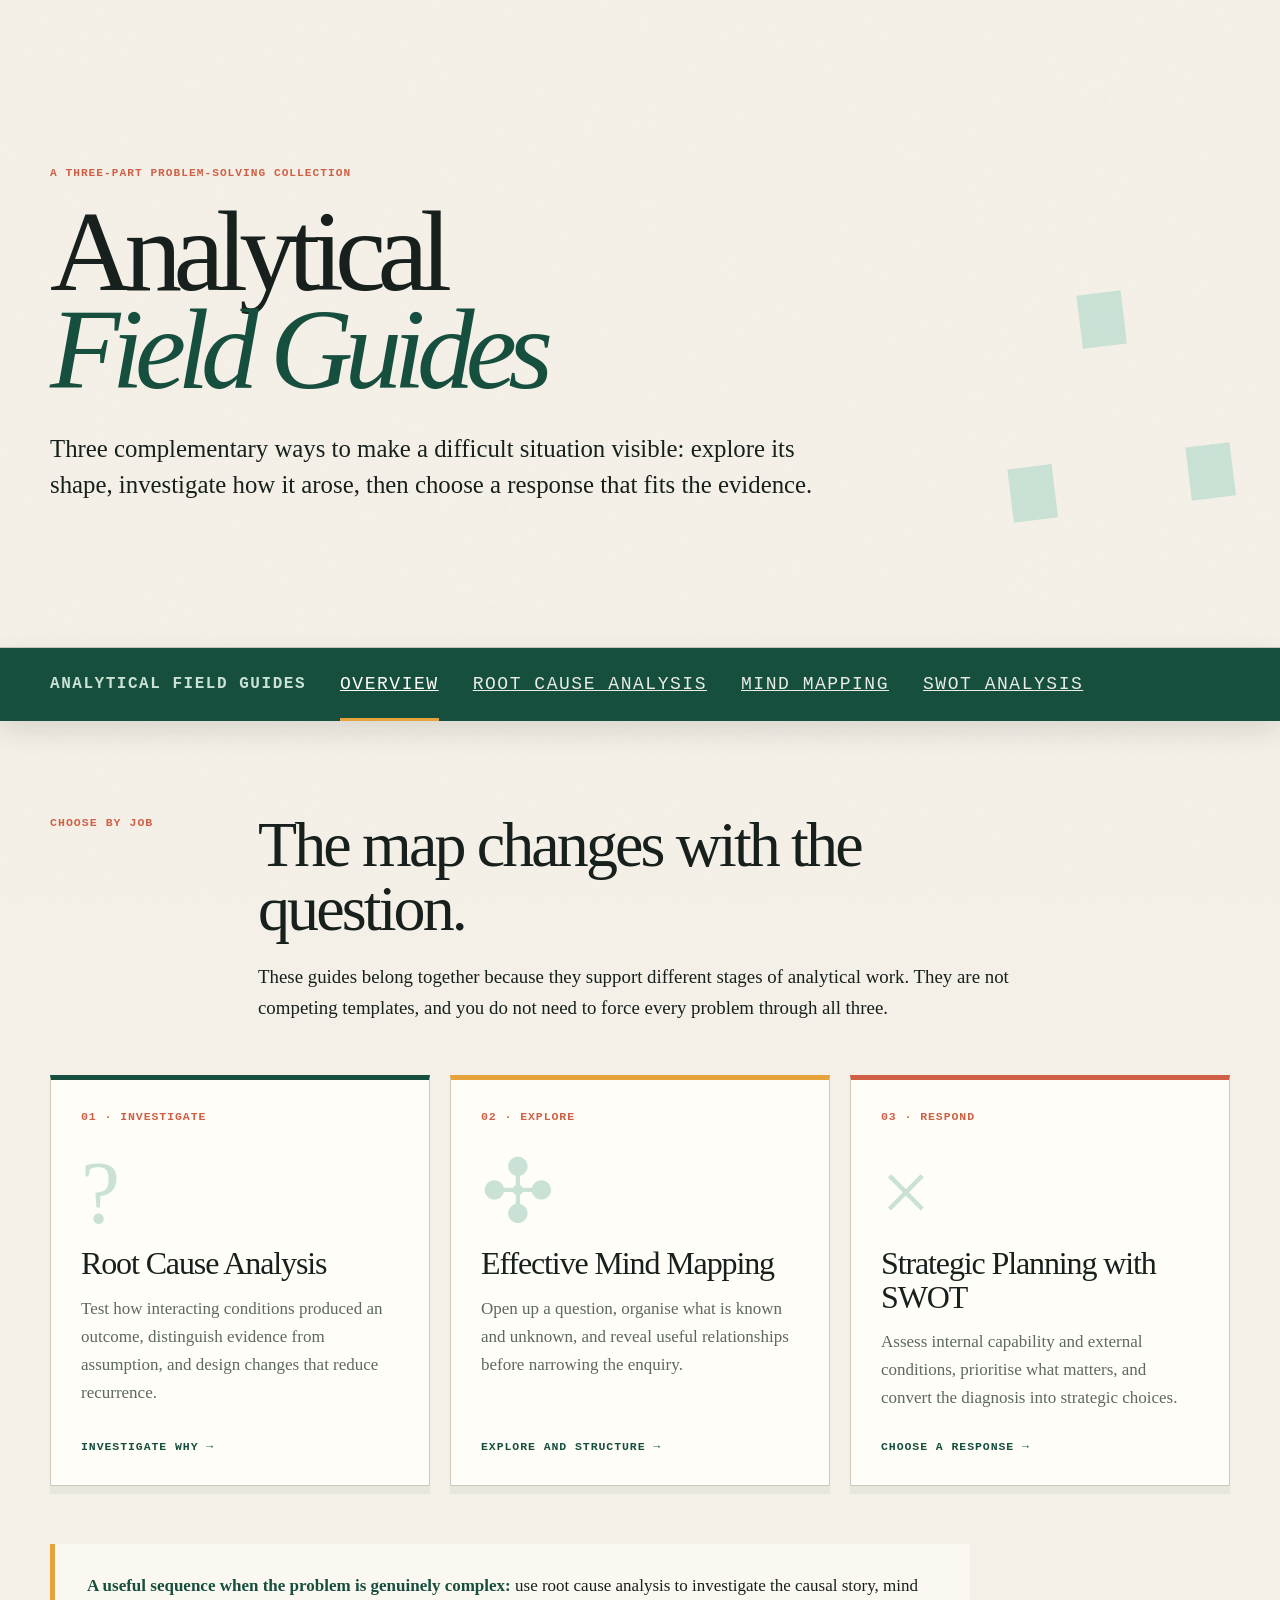
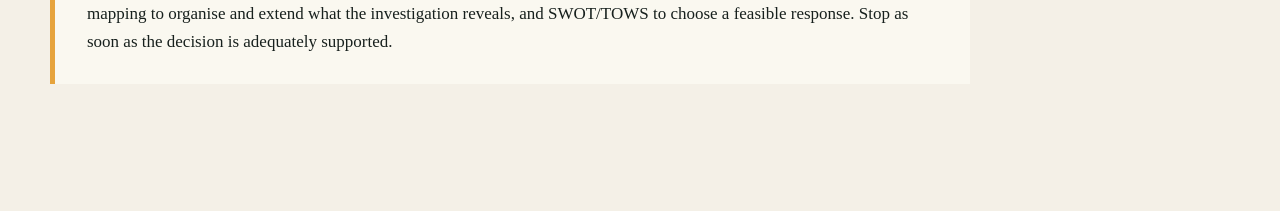
==== analytical-field-guides.html @ 65e509b1 "DA Paths to Analysing Problems" ====
<!doctype html><html lang="en"><head><meta charset="utf-8"><meta name="viewport" content="width=device-width,initial-scale=1"><meta name="description" content="Three complementary Analytical Field Guides for exploring problems, investigating causes and choosing strategic responses."><title>Analytical Field Guides — A Problem-Solving Collection</title>
<style>:root{--ink:#17201d;--paper:#f4f0e7;--panel:#fffdf7;--muted:#5d6863;--green:#174f3f;--mint:#c9e2d5;--amber:#e6a33c;--coral:#cf6046;--line:#cfc9bb;--shadow:0 20px 55px rgba(23,32,29,.11)}*{box-sizing:border-box}body{margin:0;color:var(--ink);background:var(--paper);font:17px/1.65 Georgia,'Times New Roman',serif}body:before{content:"";position:fixed;inset:0;pointer-events:none;opacity:.22;background-image:url("data:image/svg+xml,%3Csvg viewBox='0 0 180 180' xmlns='http://www.w3.org/2000/svg'%3E%3Cfilter id='n'%3E%3CfeTurbulence type='fractalNoise' baseFrequency='.9' numOctaves='2'/%3E%3C/filter%3E%3Crect width='100%25' height='100%25' filter='url(%23n)' opacity='.08'/%3E%3C/svg%3E")}.shell{width:min(1180px,calc(100% - 32px));margin:auto;position:relative}a{color:inherit}.eyebrow,.step-label{font-family:ui-monospace,SFMono-Regular,Menlo,Consolas,monospace;text-transform:uppercase;letter-spacing:.09em}header{min-height:72vh;display:grid;align-items:end;padding:90px 0 70px;border-bottom:1px solid var(--line);overflow:hidden}.eyebrow{color:var(--coral);font-size:.7rem;font-weight:700}.hero-mark{position:absolute;right:-20px;bottom:-120px;font:27rem/1 Georgia,serif;color:var(--mint);z-index:-1;transform:rotate(-7deg)}h1{font-size:clamp(3.6rem,9vw,8.4rem);line-height:.85;letter-spacing:-.075em;max-width:1050px;margin:20px 0 32px;font-weight:500}h1 em{color:var(--green);font-weight:400}.dek{max-width:790px;font-size:clamp(1.18rem,2vw,1.55rem);line-height:1.45;margin:0}main{padding:92px 0 110px}.intro{display:grid;grid-template-columns:180px minmax(0,760px);gap:28px;margin-bottom:52px}.step-label{font-size:.72rem;color:var(--coral);font-weight:700}.intro h2{font-size:clamp(2.3rem,5vw,4.8rem);line-height:1;letter-spacing:-.045em;font-weight:500;margin:0 0 20px}.intro p{font-size:1.18rem;margin:0}.route{display:grid;grid-template-columns:repeat(3,1fr);gap:20px}.guide{position:relative;display:flex;flex-direction:column;min-height:390px;padding:30px;background:var(--panel);border:1px solid var(--line);border-top:5px solid var(--green);text-decoration:none;box-shadow:0 8px 0 rgba(23,79,63,.05);transition:transform .2s ease,box-shadow .2s ease}.guide:nth-child(2){border-top-color:var(--amber)}.guide:nth-child(3){border-top-color:var(--coral)}.guide:hover,.guide:focus-visible{transform:translateY(-5px);box-shadow:0 18px 35px rgba(23,32,29,.12)}.number,.action{font:700 .72rem/1.3 ui-monospace,monospace;text-transform:uppercase;letter-spacing:.08em}.number{color:var(--coral)}.symbol{font-size:5.5rem;line-height:1;color:var(--mint);margin:24px 0 10px}.guide h2{font-size:2rem;line-height:1.05;letter-spacing:-.035em;margin:0 0 14px;font-weight:500}.guide p{color:var(--muted);margin:0}.action{margin-top:auto;padding-top:28px;color:var(--green)}.sequence{margin-top:58px;padding:28px 32px;border-left:5px solid var(--amber);background:rgba(255,253,247,.58);max-width:920px}.sequence strong{color:var(--green)}@media(max-width:820px){header{min-height:auto;padding:70px 0 52px}.hero-mark{display:none}.intro{grid-template-columns:1fr;gap:12px}.route{grid-template-columns:1fr}.guide{min-height:330px}}</style><link rel="stylesheet" href="collection-nav.css"></head>
<body><header><div class="shell"><div class="hero-mark">∴</div><div class="eyebrow">A three-part problem-solving collection</div><h1>Analytical<br><em>Field Guides</em></h1><p class="dek">Three complementary ways to make a difficult situation visible: explore its shape, investigate how it arose, then choose a response that fits the evidence.</p></div></header>
<nav class="collection-bar" aria-label="Analytical Field Guides collection"><div class="shell"><span class="collection-name">Analytical Field Guides</span><a href="analytical-field-guides.html" aria-current="page">Overview</a><a href="root-cause-analysis-field-guide.html">Root Cause Analysis</a><a href="effective-mind-mapping-field-guide.html">Mind Mapping</a><a href="strategic-planning-with-swot-field-guide.html">SWOT Analysis</a></div></nav>
<main><div class="shell"><div class="intro"><div class="step-label">Choose by job</div><div><h2>The map changes with the question.</h2><p>These guides belong together because they support different stages of analytical work. They are not competing templates, and you do not need to force every problem through all three.</p></div></div>
<div class="route"><a class="guide" href="root-cause-analysis-field-guide.html"><span class="number">01 · Investigate</span><span class="symbol" aria-hidden="true">?</span><h2>Root Cause Analysis</h2><p>Test how interacting conditions produced an outcome, distinguish evidence from assumption, and design changes that reduce recurrence.</p><span class="action">Investigate why →</span></a><a class="guide" href="effective-mind-mapping-field-guide.html"><span class="number">02 · Explore</span><span class="symbol" aria-hidden="true">✣</span><h2>Effective Mind Mapping</h2><p>Open up a question, organise what is known and unknown, and reveal useful relationships before narrowing the enquiry.</p><span class="action">Explore and structure →</span></a><a class="guide" href="strategic-planning-with-swot-field-guide.html"><span class="number">03 · Respond</span><span class="symbol" aria-hidden="true">×</span><h2>Strategic Planning with SWOT</h2><p>Assess internal capability and external conditions, prioritise what matters, and convert the diagnosis into strategic choices.</p><span class="action">Choose a response →</span></a></div>
<p class="sequence"><strong>A useful sequence when the problem is genuinely complex:</strong> use root cause analysis to investigate the causal story, mind mapping to organise and extend what the investigation reveals, and SWOT/TOWS to choose a feasible response. Stop as soon as the decision is adequately supported.</p></div></main></body></html>
---- collection-nav.css ----
.collection-bar{position:relative;top:auto;z-index:21;background:var(--green);color:var(--panel);border-bottom:0;box-shadow:0 10px 28px rgba(23,32,29,.12);font-family:ui-monospace,SFMono-Regular,Menlo,Consolas,monospace;text-transform:uppercase;letter-spacing:.09em}
.collection-bar .shell{display:flex;align-items:center;gap:34px;padding-block:0;overflow-x:auto;scrollbar-width:none}
.collection-bar .collection-name{flex:0 0 auto;color:var(--mint);font-size:1rem;font-weight:700;padding:22px 0}
.collection-bar a{position:relative;display:block;flex:0 0 auto;color:var(--panel);font-size:1.125rem;padding:22px 0 21px;opacity:.9}
.collection-bar a:hover,.collection-bar a:focus-visible,.collection-bar a[aria-current="page"]{opacity:1}
.collection-bar a[aria-current="page"]:after{content:"";position:absolute;left:0;right:0;bottom:0;height:3px;background:var(--amber)}
@media(max-width:700px){.collection-bar .shell{gap:20px}.collection-bar .collection-name{position:sticky;left:0;z-index:1;background:var(--green);padding-right:8px}.collection-bar .collection-name:after{content:"";position:absolute;left:100%;top:0;width:22px;height:100%;background:linear-gradient(90deg,var(--green),transparent);pointer-events:none}}
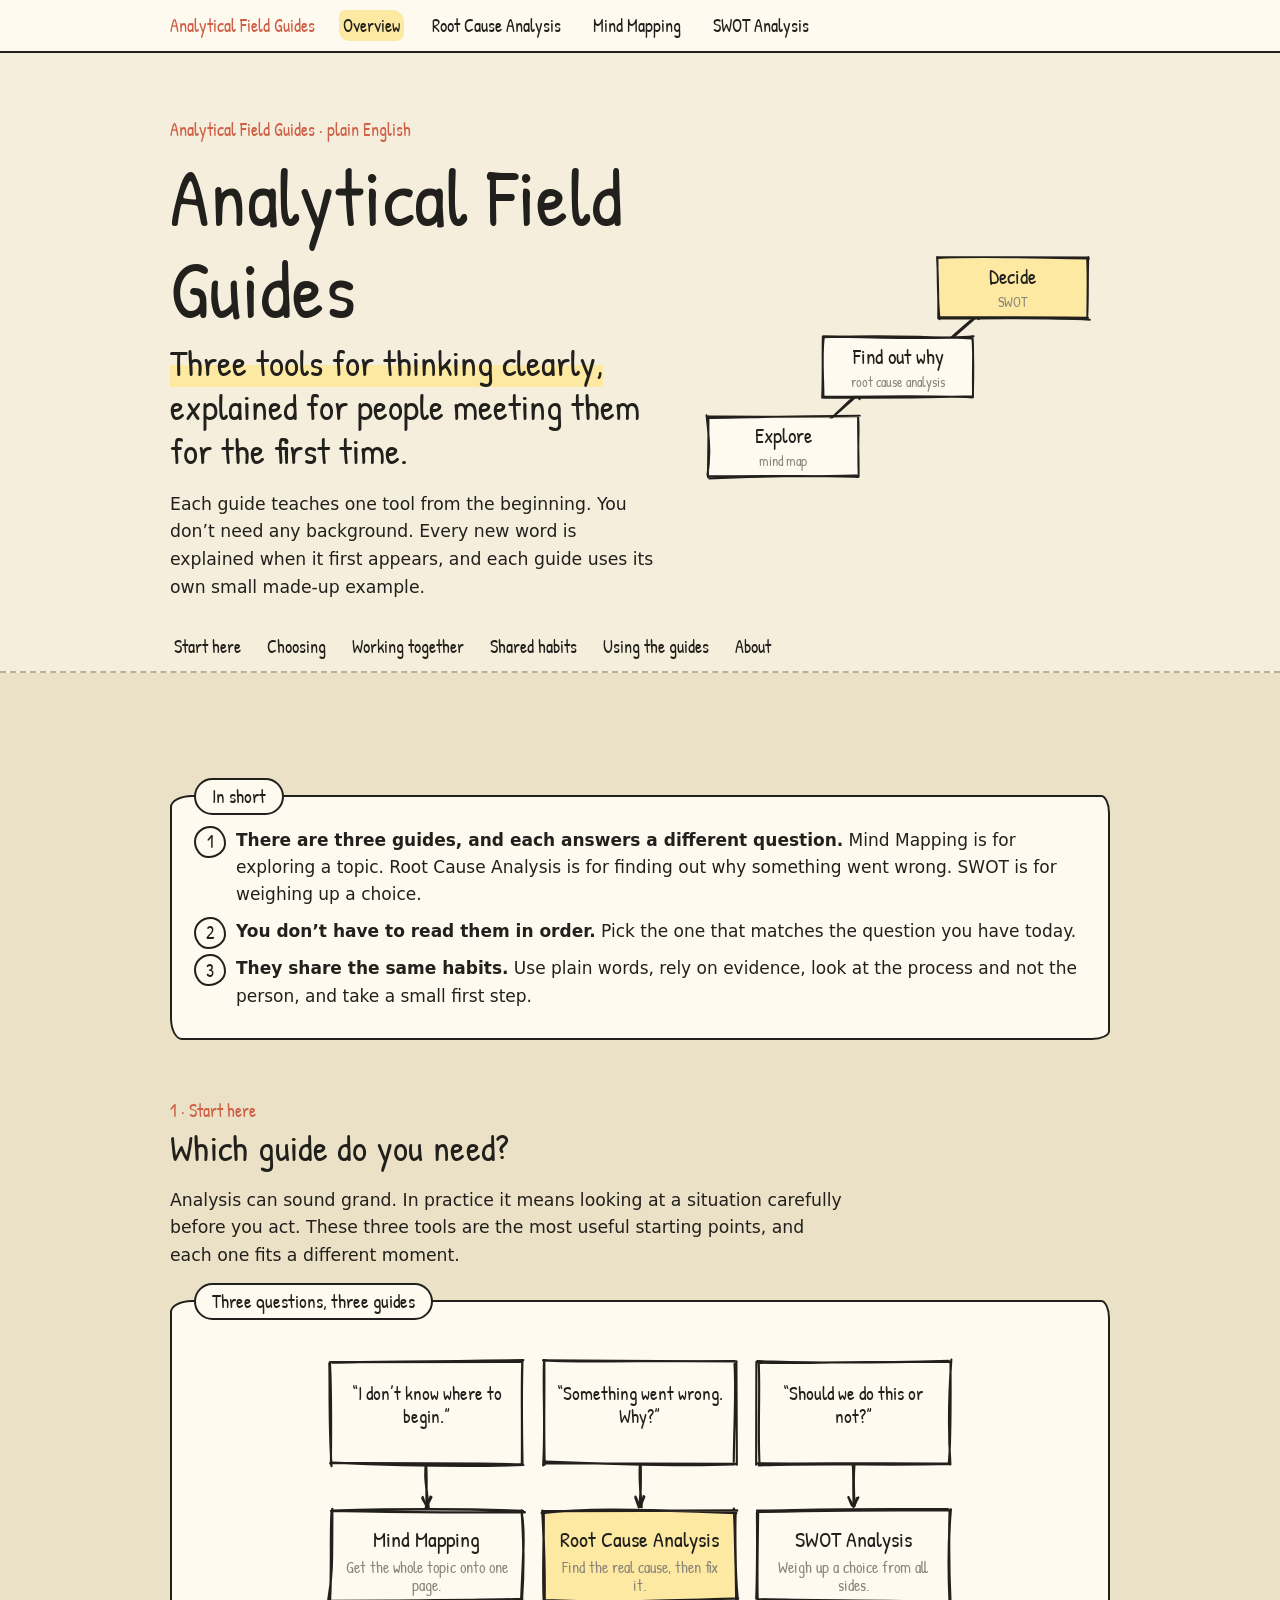
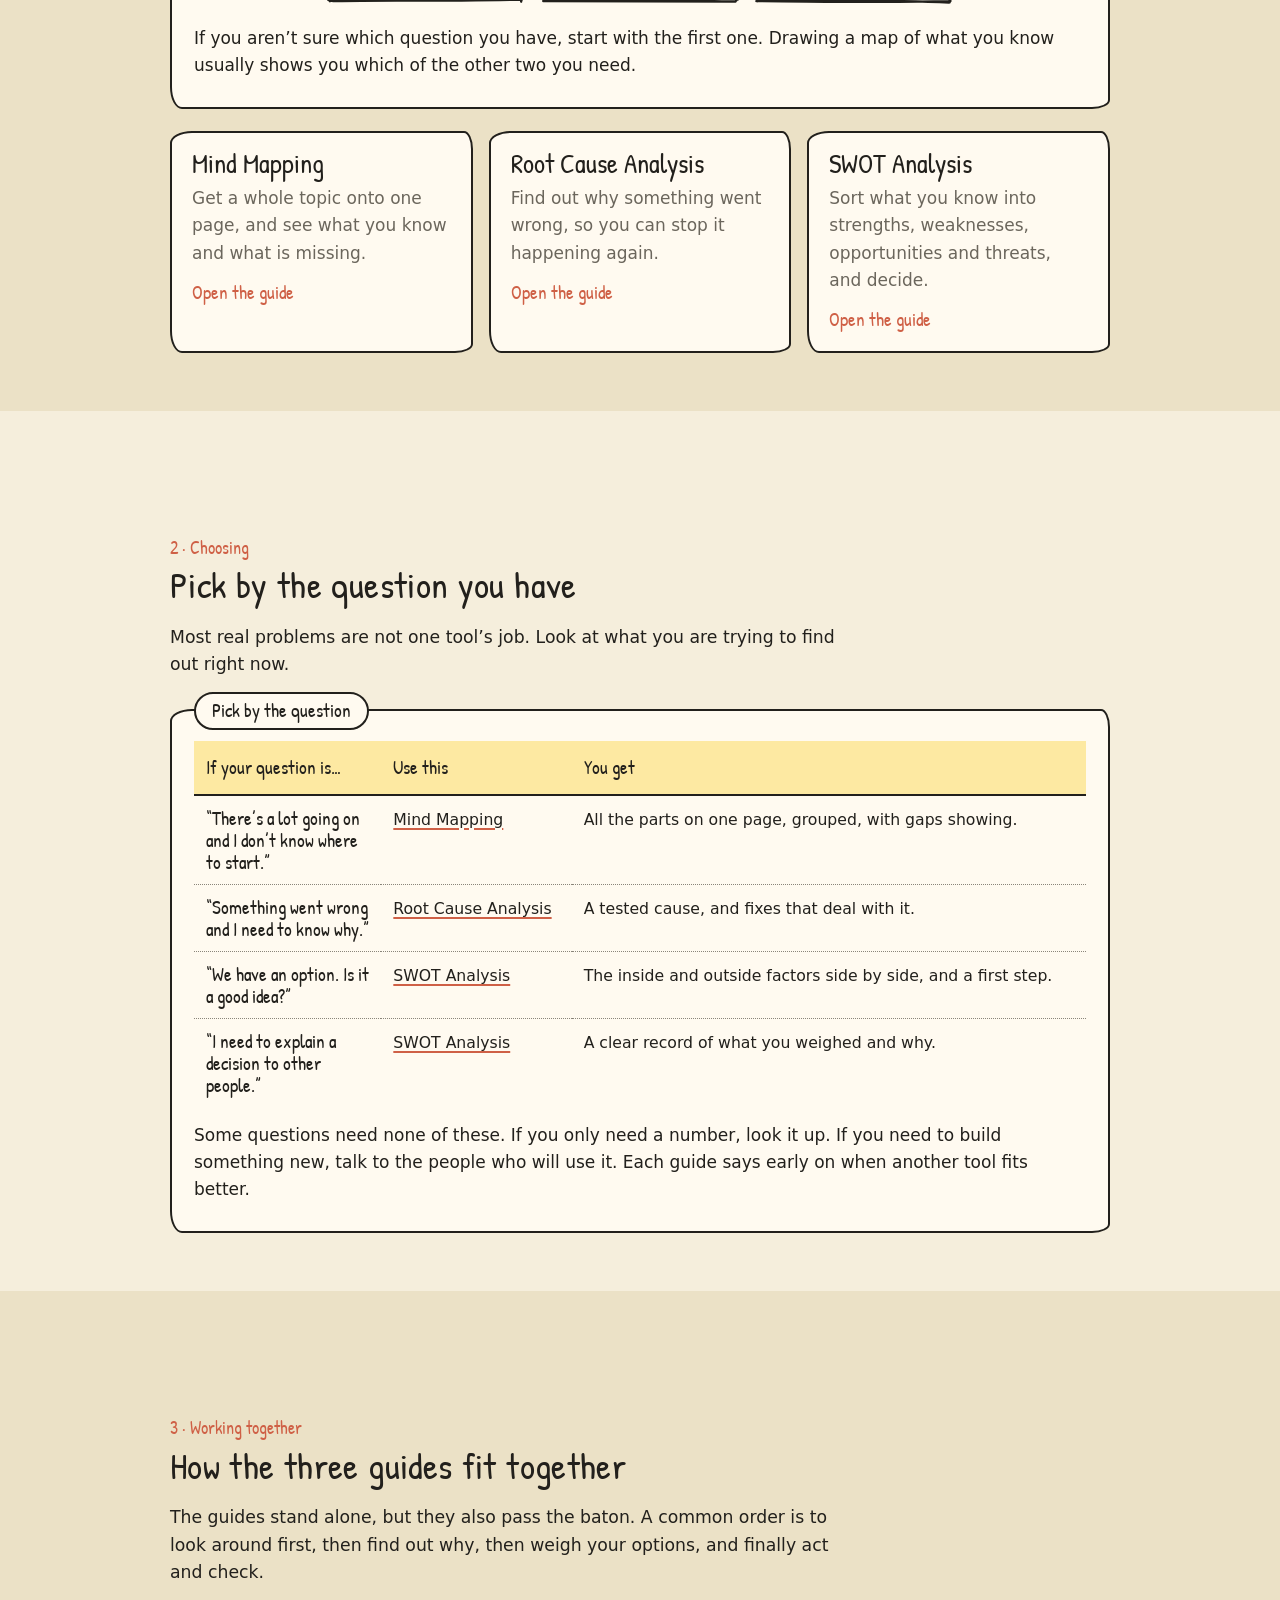
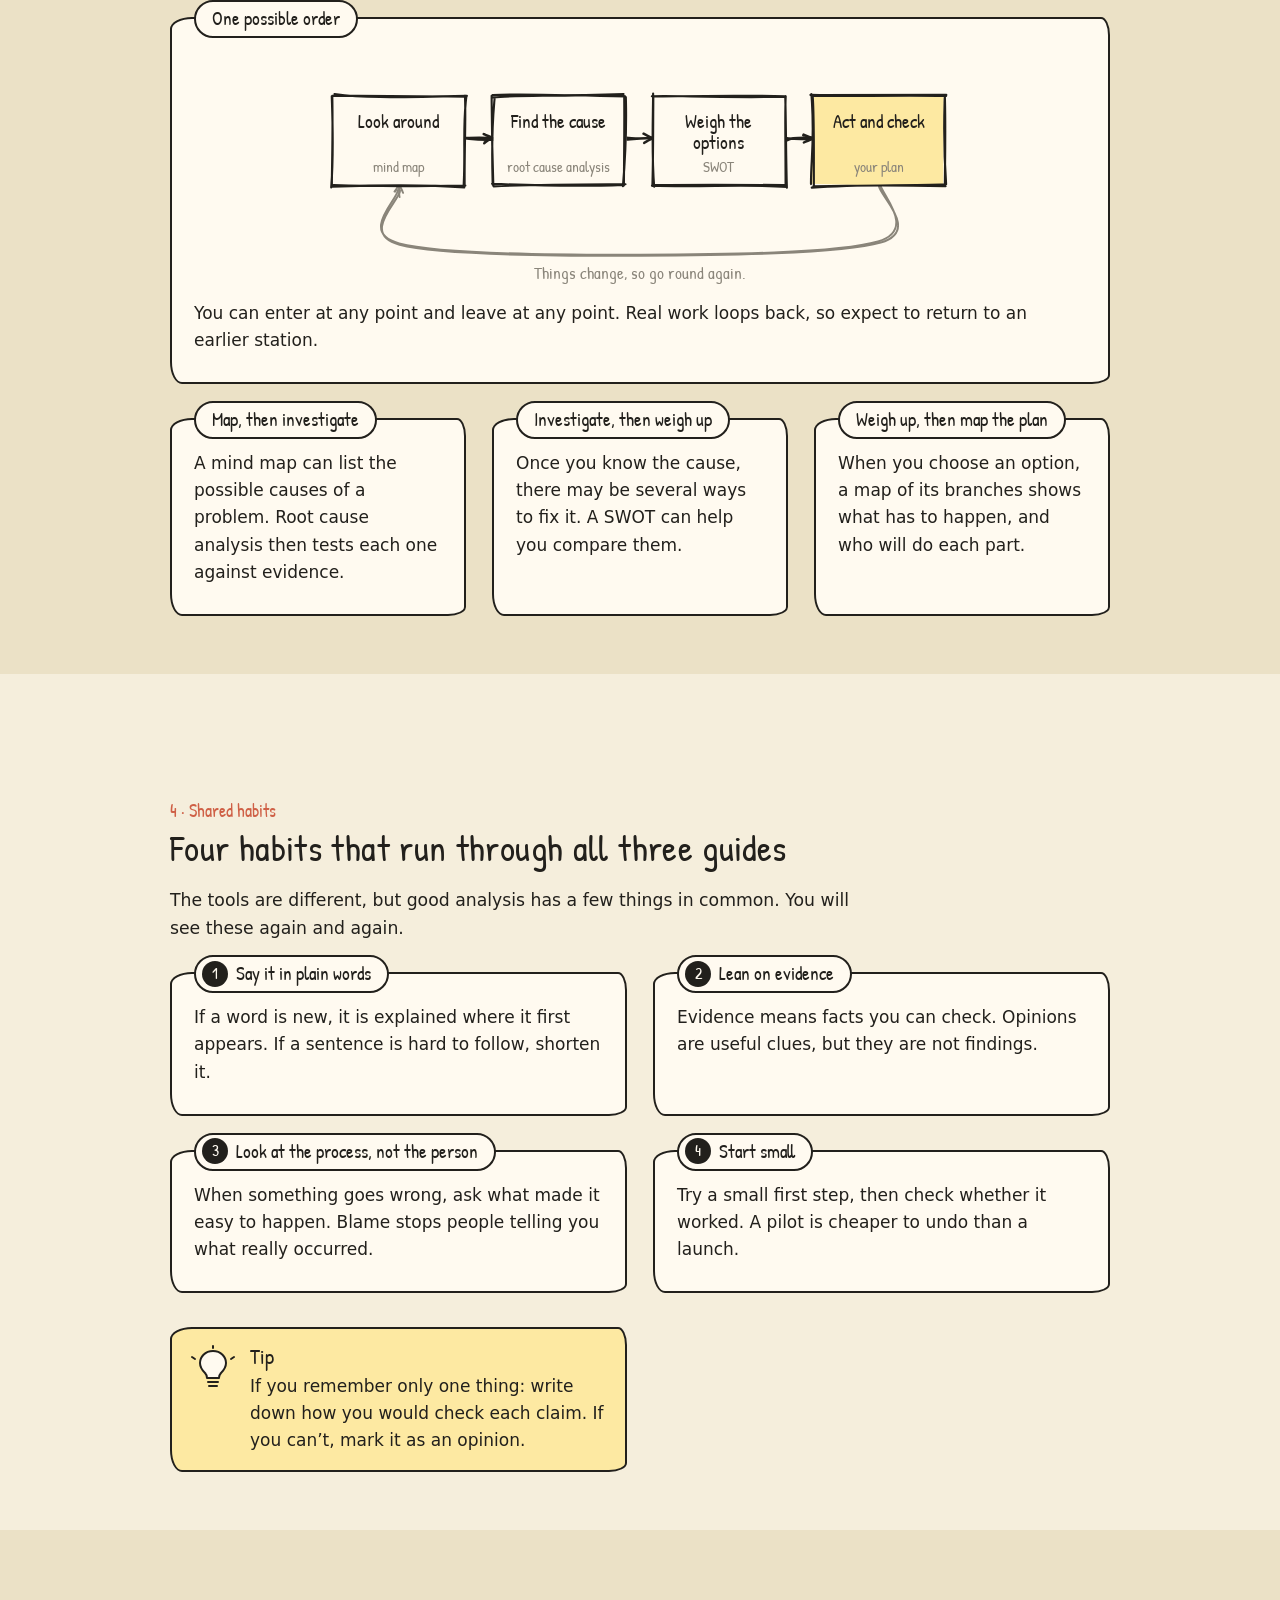
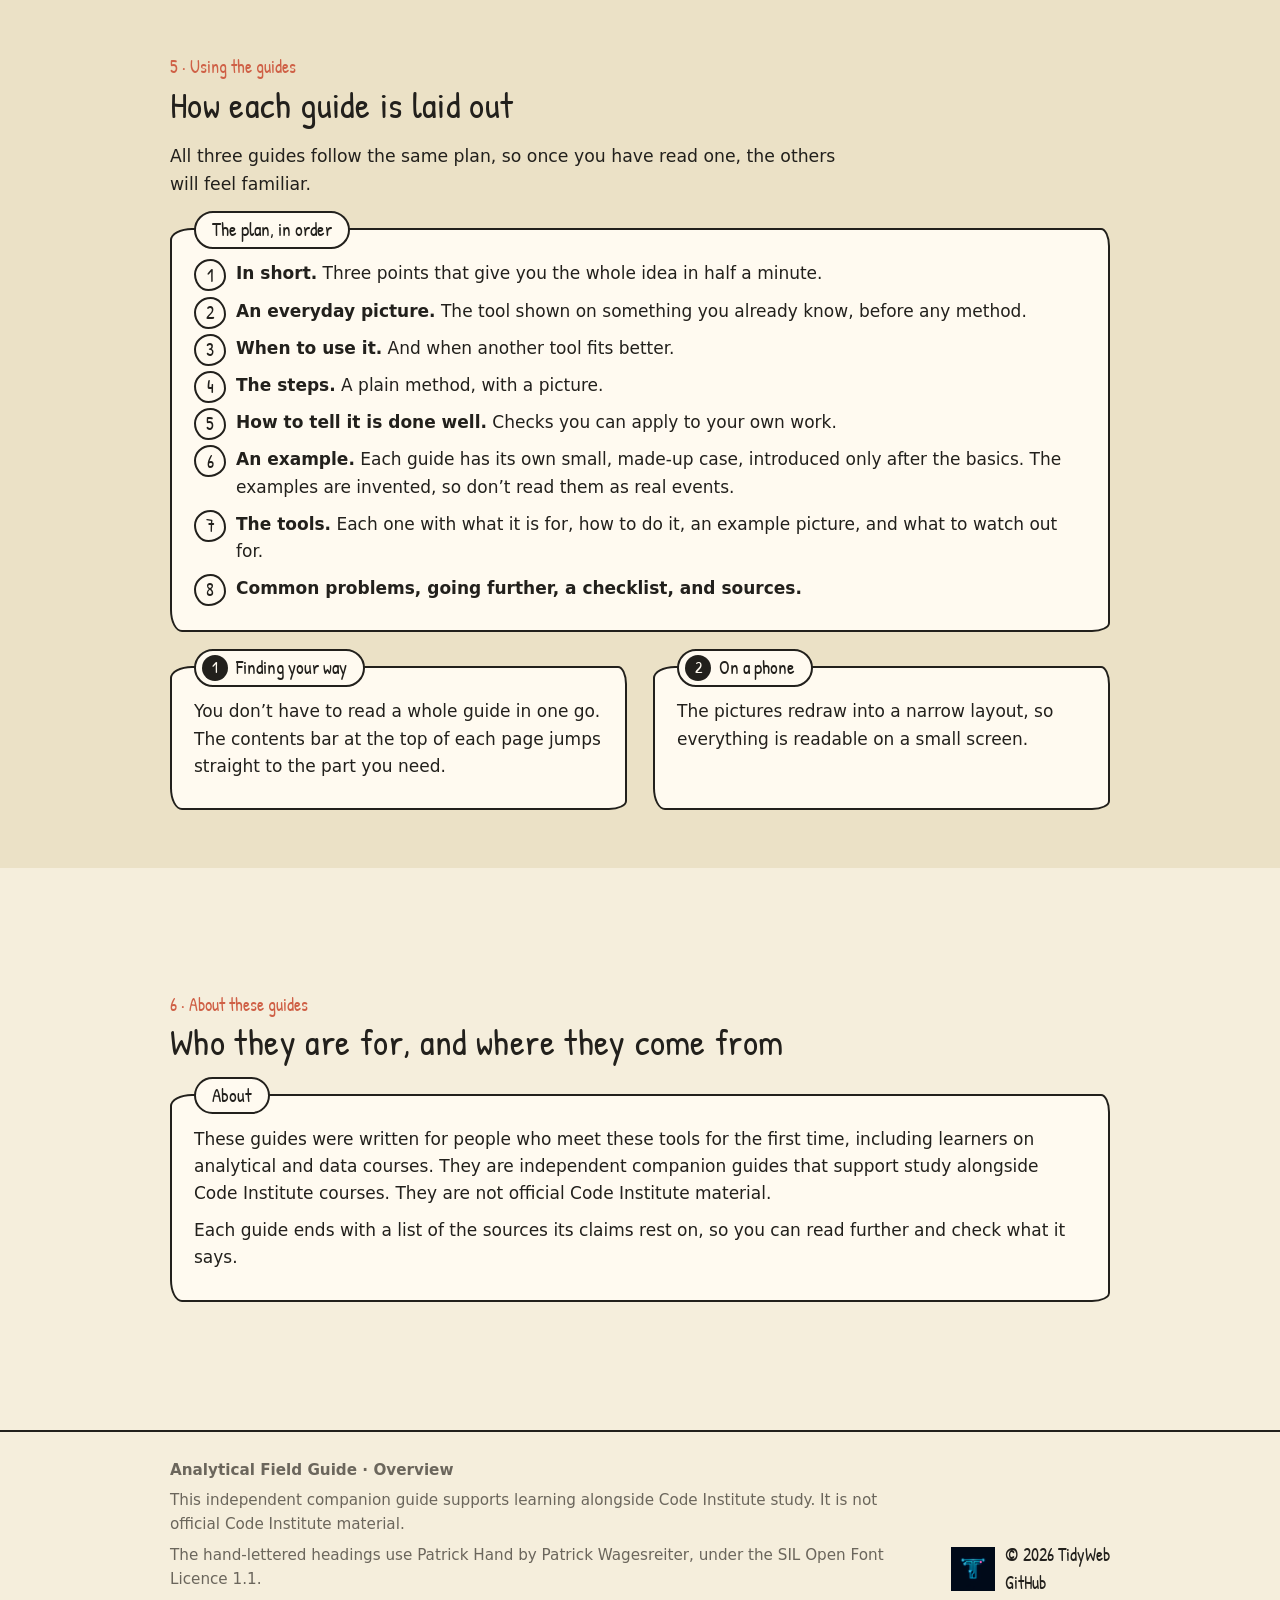
==== commit 511634c5: "Rebuild all guides in one plain-English style All four pages now share cream paper, alternating sand" ====
--- a/analytical-field-guides.html
+++ b/analytical-field-guides.html
@@ -1,7 +1,264 @@
-<!doctype html><html lang="en"><head><meta charset="utf-8"><meta name="viewport" content="width=device-width,initial-scale=1"><meta name="description" content="Three complementary Analytical Field Guides for exploring problems, investigating causes and choosing strategic responses."><title>Analytical Field Guides — A Problem-Solving Collection</title>
-<style>:root{--ink:#17201d;--paper:#f4f0e7;--panel:#fffdf7;--muted:#5d6863;--green:#174f3f;--mint:#c9e2d5;--amber:#e6a33c;--coral:#cf6046;--line:#cfc9bb;--shadow:0 20px 55px rgba(23,32,29,.11)}*{box-sizing:border-box}body{margin:0;color:var(--ink);background:var(--paper);font:17px/1.65 Georgia,'Times New Roman',serif}body:before{content:"";position:fixed;inset:0;pointer-events:none;opacity:.22;background-image:url("data:image/svg+xml,%3Csvg viewBox='0 0 180 180' xmlns='http://www.w3.org/2000/svg'%3E%3Cfilter id='n'%3E%3CfeTurbulence type='fractalNoise' baseFrequency='.9' numOctaves='2'/%3E%3C/filter%3E%3Crect width='100%25' height='100%25' filter='url(%23n)' opacity='.08'/%3E%3C/svg%3E")}.shell{width:min(1180px,calc(100% - 32px));margin:auto;position:relative}a{color:inherit}.eyebrow,.step-label{font-family:ui-monospace,SFMono-Regular,Menlo,Consolas,monospace;text-transform:uppercase;letter-spacing:.09em}header{min-height:72vh;display:grid;align-items:end;padding:90px 0 70px;border-bottom:1px solid var(--line);overflow:hidden}.eyebrow{color:var(--coral);font-size:.7rem;font-weight:700}.hero-mark{position:absolute;right:-20px;bottom:-120px;font:27rem/1 Georgia,serif;color:var(--mint);z-index:-1;transform:rotate(-7deg)}h1{font-size:clamp(3.6rem,9vw,8.4rem);line-height:.85;letter-spacing:-.075em;max-width:1050px;margin:20px 0 32px;font-weight:500}h1 em{color:var(--green);font-weight:400}.dek{max-width:790px;font-size:clamp(1.18rem,2vw,1.55rem);line-height:1.45;margin:0}main{padding:92px 0 110px}.intro{display:grid;grid-template-columns:180px minmax(0,760px);gap:28px;margin-bottom:52px}.step-label{font-size:.72rem;color:var(--coral);font-weight:700}.intro h2{font-size:clamp(2.3rem,5vw,4.8rem);line-height:1;letter-spacing:-.045em;font-weight:500;margin:0 0 20px}.intro p{font-size:1.18rem;margin:0}.route{display:grid;grid-template-columns:repeat(3,1fr);gap:20px}.guide{position:relative;display:flex;flex-direction:column;min-height:390px;padding:30px;background:var(--panel);border:1px solid var(--line);border-top:5px solid var(--green);text-decoration:none;box-shadow:0 8px 0 rgba(23,79,63,.05);transition:transform .2s ease,box-shadow .2s ease}.guide:nth-child(2){border-top-color:var(--amber)}.guide:nth-child(3){border-top-color:var(--coral)}.guide:hover,.guide:focus-visible{transform:translateY(-5px);box-shadow:0 18px 35px rgba(23,32,29,.12)}.number,.action{font:700 .72rem/1.3 ui-monospace,monospace;text-transform:uppercase;letter-spacing:.08em}.number{color:var(--coral)}.symbol{font-size:5.5rem;line-height:1;color:var(--mint);margin:24px 0 10px}.guide h2{font-size:2rem;line-height:1.05;letter-spacing:-.035em;margin:0 0 14px;font-weight:500}.guide p{color:var(--muted);margin:0}.action{margin-top:auto;padding-top:28px;color:var(--green)}.sequence{margin-top:58px;padding:28px 32px;border-left:5px solid var(--amber);background:rgba(255,253,247,.58);max-width:920px}.sequence strong{color:var(--green)}@media(max-width:820px){header{min-height:auto;padding:70px 0 52px}.hero-mark{display:none}.intro{grid-template-columns:1fr;gap:12px}.route{grid-template-columns:1fr}.guide{min-height:330px}}</style><link rel="stylesheet" href="collection-nav.css"></head>
-<body><header><div class="shell"><div class="hero-mark">∴</div><div class="eyebrow">A three-part problem-solving collection</div><h1>Analytical<br><em>Field Guides</em></h1><p class="dek">Three complementary ways to make a difficult situation visible: explore its shape, investigate how it arose, then choose a response that fits the evidence.</p></div></header>
-<nav class="collection-bar" aria-label="Analytical Field Guides collection"><div class="shell"><span class="collection-name">Analytical Field Guides</span><a href="analytical-field-guides.html" aria-current="page">Overview</a><a href="root-cause-analysis-field-guide.html">Root Cause Analysis</a><a href="effective-mind-mapping-field-guide.html">Mind Mapping</a><a href="strategic-planning-with-swot-field-guide.html">SWOT Analysis</a></div></nav>
-<main><div class="shell"><div class="intro"><div class="step-label">Choose by job</div><div><h2>The map changes with the question.</h2><p>These guides belong together because they support different stages of analytical work. They are not competing templates, and you do not need to force every problem through all three.</p></div></div>
-<div class="route"><a class="guide" href="root-cause-analysis-field-guide.html"><span class="number">01 · Investigate</span><span class="symbol" aria-hidden="true">?</span><h2>Root Cause Analysis</h2><p>Test how interacting conditions produced an outcome, distinguish evidence from assumption, and design changes that reduce recurrence.</p><span class="action">Investigate why →</span></a><a class="guide" href="effective-mind-mapping-field-guide.html"><span class="number">02 · Explore</span><span class="symbol" aria-hidden="true">✣</span><h2>Effective Mind Mapping</h2><p>Open up a question, organise what is known and unknown, and reveal useful relationships before narrowing the enquiry.</p><span class="action">Explore and structure →</span></a><a class="guide" href="strategic-planning-with-swot-field-guide.html"><span class="number">03 · Respond</span><span class="symbol" aria-hidden="true">×</span><h2>Strategic Planning with SWOT</h2><p>Assess internal capability and external conditions, prioritise what matters, and convert the diagnosis into strategic choices.</p><span class="action">Choose a response →</span></a></div>
-<p class="sequence"><strong>A useful sequence when the problem is genuinely complex:</strong> use root cause analysis to investigate the causal story, mind mapping to organise and extend what the investigation reveals, and SWOT/TOWS to choose a feasible response. Stop as soon as the decision is adequately supported.</p></div></main></body></html>
+<!doctype html>
+<html lang="en-GB">
+<head>
+<meta charset="utf-8">
+<meta name="viewport" content="width=device-width, initial-scale=1">
+<meta name="description" content="Three plain-English guides for people new to analysis: Mind Mapping to explore a topic, Root Cause Analysis to find out why something went wrong, and SWOT to weigh up a choice.">
+<title>Analytical Field Guides — Plain-English Guides to Three Thinking Tools</title>
+<link rel="canonical" href="https://tidyweb.github.io/analytical-field-guides/">
+<meta property="og:type" content="website">
+<meta property="og:site_name" content="TidyWeb Analytical Field Guides">
+<meta property="og:title" content="Analytical Field Guides — Plain-English Guides to Three Thinking Tools">
+<meta property="og:description" content="Three plain-English guides for people new to analysis: Mind Mapping to explore a topic, Root Cause Analysis to find out why something went wrong, and SWOT to weigh up a choice.">
+<meta property="og:url" content="https://tidyweb.github.io/analytical-field-guides/">
+<meta name="twitter:card" content="summary">
+<meta name="twitter:title" content="Analytical Field Guides — Plain-English Guides to Three Thinking Tools">
+<meta name="twitter:description" content="Three plain-English guides for people new to analysis: Mind Mapping to explore a topic, Root Cause Analysis to find out why something went wrong, and SWOT to weigh up a choice.">
+<style>
+@font-face{font-family:'Patrick Hand';src:url([data-uri]) format('woff2');font-display:swap}
+:root{--ink:#22201c;--paper:#f5eedc;--card:#fffaf0;--yel:#fde9a2;--coral:#cf6046;--grey:#6b665c;--line:#22201c;
+--hand:'Patrick Hand','Comic Neue','Segoe Print',cursive;--sans:system-ui,-apple-system,'Segoe UI',Roboto,'Noto Sans',Arial,sans-serif;
+--wob:22px 9px 18px 12px/12px 18px 9px 22px}
+*{box-sizing:border-box}
+body{margin:0;background:var(--paper);color:var(--ink);font:17px/1.6 var(--sans)}
+.wrap{max-width:980px;margin:0 auto;padding:28px 20px 60px}
+h1,h2,h3,.hand{font-family:var(--hand);font-weight:400;line-height:1.15;letter-spacing:.01em}
+h2{font-size:2.3rem;margin:56px 0 6px}
+h3{font-size:1.6rem;margin:0}
+.kicker{font-family:var(--hand);font-size:1.15rem;color:var(--coral)}
+.lede{font-size:1.08rem;max-width:62ch}
+.panels{display:grid;grid-template-columns:repeat(2,minmax(0,1fr));gap:34px 26px;margin-top:30px}
+.panel{position:relative;background:var(--card);border:2px solid var(--line);border-radius:var(--wob);padding:30px 22px 18px;min-width:0}
+.panel.full{grid-column:1/-1}
+.panel .tab{position:absolute;top:-19px;left:22px;background:var(--card);border:2px solid var(--line);border-radius:999px;
+ padding:1px 16px 2px 6px;font-family:var(--hand);font-size:1.2rem;display:flex;align-items:center;gap:8px;white-space:nowrap}
+.panel .tab b{display:inline-grid;place-items:center;width:26px;height:26px;border-radius:50%;background:var(--ink);color:var(--card);font-weight:400;font-size:1rem}
+.panel p{margin:0 0 10px}
+.use{background:var(--yel);border-radius:6px 14px 8px 12px;padding:8px 12px;margin-top:6px}
+ol.steps{list-style:none;counter-reset:s;margin:0;padding:0}
+ol.steps li{counter-increment:s;position:relative;padding:0 0 10px 42px}
+ol.steps li::before{content:counter(s);position:absolute;left:0;top:-1px;width:28px;height:28px;border:2px solid var(--ink);
+ border-radius:52% 48% 55% 45%/48% 55% 45% 52%;display:grid;place-items:center;font-family:var(--hand);font-size:1.1rem;line-height:1}
+ul.rules{list-style:none;margin:0;padding:0}
+ul.rules li{position:relative;padding:0 0 10px 34px}
+ul.rules li::before{content:"";position:absolute;left:2px;top:4px;width:17px;height:17px;border:2px solid var(--ink);border-radius:3px 5px 2px 6px}
+.tip{display:flex;gap:14px;align-items:flex-start;background:var(--yel);border:2px solid var(--line);border-radius:var(--wob);padding:16px 18px}
+.tip svg{flex:0 0 46px}
+.fig{overflow-x:auto}
+.fig svg.sk{display:block;width:100%;height:auto;max-width:640px;margin:4px auto 0;min-width:300px}
+svg.sk text{font-family:var(--hand)}
+.key{display:flex;flex-wrap:wrap;gap:6px 22px;justify-content:center;font-size:.95rem;color:var(--grey);margin-top:8px}
+svg.sk{max-width:640px}.fig-narrow{display:none}.fig-narrow svg.sk{max-width:420px}
+@media (max-width:620px){.fig-wide{display:none}.fig-narrow{display:block}}
+@media (max-width:720px){.panels{grid-template-columns:minmax(0,1fr)}h2{font-size:1.9rem}body{font-size:16px}}
+
+:root{--sand:#ebe1c6}
+.band{padding:52px 0 58px}
+.band.sand{background:var(--sand)}
+.band .wrap.in{padding:0 20px}
+.band section{margin-top:0}
+.band section>:first-child{margin-top:0}
+footer{margin-top:0}
+
+html{scroll-behavior:smooth}
+a{color:var(--ink);text-decoration-color:var(--coral);text-decoration-thickness:2px;text-underline-offset:3px}
+a:hover{background:var(--yel)}
+:focus-visible{outline:3px solid var(--coral);outline-offset:3px;border-radius:4px}
+.skip{position:absolute;left:-999px;top:8px;background:var(--ink);color:var(--card);padding:8px 16px;border-radius:10px;z-index:50;font-family:var(--hand);font-size:1.2rem;text-decoration:none}
+.skip:focus{left:12px}
+.series{background:var(--card);border-bottom:2px solid var(--ink)}
+.series .in,.toc .in{max-width:980px;margin:0 auto;padding:10px 20px;display:flex;gap:6px 24px;align-items:center;overflow-x:auto;white-space:nowrap;font-family:var(--hand);font-size:1.15rem;scrollbar-width:none}
+.series .name{color:var(--coral)}
+.series a,.toc a{text-decoration:none;padding:1px 4px}
+.series a[aria-current=page]{background:var(--yel);border-radius:6px 12px 8px 10px}
+.toc{border-bottom:2px dashed #b9b09a}
+.toc .in{font-size:1.1rem;padding-top:8px;padding-bottom:8px}
+@media (min-width:721px){.toc .in{flex-wrap:wrap;white-space:normal;gap:2px 18px}}
+.hero{padding:34px 0 6px;display:grid;grid-template-columns:minmax(0,1.15fr) minmax(0,1fr);gap:8px 28px;align-items:center}
+.hero-img{display:block;width:100%;height:auto}
+@media (max-width:720px){.hero{grid-template-columns:1fr}.hero-img{max-width:340px;margin:6px auto 0}}
+h1{font-size:clamp(3rem,9vw,5rem);margin:6px 0 4px}
+.sub{font-family:var(--hand);font-size:clamp(1.55rem,4.2vw,2.3rem);line-height:1.2;margin:6px 0 16px;max-width:30ch}
+.sub mark{background:linear-gradient(transparent 55%,var(--yel) 55%);color:inherit}
+h2{scroll-margin-top:12px}
+section{scroll-margin-top:12px}
+.panels.three{grid-template-columns:repeat(3,minmax(0,1fr))}
+.panel .say{font-family:var(--hand);font-size:1.35rem;line-height:1.2;margin:0 0 8px}
+.panel.hl{background:var(--yel)}
+.panel.hl .tab{background:var(--yel)}
+.big{font-size:1.25rem;line-height:1.5;background:var(--yel);border:2px solid var(--line);border-radius:var(--wob);padding:18px 22px;margin:14px 0 0}
+.callout{background:#f6d6cb;border:2px solid var(--line);border-radius:var(--wob);padding:20px 24px;margin-top:26px}
+.callout h3{margin-bottom:8px}
+.callout p{margin:0 0 10px}.callout p:last-child{margin:0}
+.facts{display:grid;grid-template-columns:repeat(3,minmax(0,1fr));gap:16px;margin:16px 0 18px}
+.fact{border:2px solid var(--line);border-radius:var(--wob);padding:14px 18px;background:var(--card)}
+.fact .k{font-family:var(--hand);color:var(--coral);font-size:1.15rem}
+.fact .n{font-family:var(--hand);font-size:2.8rem;line-height:1.05}
+.fact.bad{background:#f6d6cb}
+.fact p{margin:2px 0 0;font-size:.98rem}
+.plain-list{margin:8px 0 0;padding-left:1.2em}.plain-list li{margin:0 0 6px}
+.toolmap{list-style:none;padding:0;margin:22px 0 0;display:grid;grid-template-columns:repeat(auto-fit,minmax(215px,1fr));gap:14px}
+.toolmap a{display:block;height:100%;text-decoration:none;border:2px solid var(--line);border-radius:var(--wob);background:var(--card);padding:10px 14px}
+.toolmap a:hover{background:var(--yel)}
+.toolmap .t{font-family:var(--hand);font-size:1.35rem;line-height:1.15;display:block}
+.toolmap .q{font-size:.95rem;color:var(--grey)}
+.cmp{width:100%;border-collapse:separate;border-spacing:0;font-size:.98rem}
+.cmp th,.cmp td{text-align:left;vertical-align:top;padding:11px 12px;border-bottom:1.5px dotted #8a857a}
+.cmp thead th{font-family:var(--hand);font-weight:400;font-size:1.2rem;border-bottom:2px solid var(--ink);background:var(--yel)}
+.cmp tbody th{font-family:var(--hand);font-weight:400;font-size:1.2rem;line-height:1.15;width:21%}
+.cmp tbody tr:last-child th,.cmp tbody tr:last-child td{border-bottom:0}
+.v{display:inline-block;font-family:var(--hand);font-size:1.15rem;line-height:1.2;padding:0 12px 1px;border:2px solid var(--ink);border-radius:999px;margin-bottom:4px}
+.v.yes{background:var(--yel)}.v.part{background:#fff3c4;border-style:dashed}.v.no{color:var(--coral);border-color:var(--coral)}
+.mid{text-align:center;color:var(--grey)}
+footer{margin-top:70px;border-top:2px solid var(--ink);padding:26px 0 10px;font-size:.95rem;color:var(--grey)}
+footer .row{display:flex;gap:24px;justify-content:space-between;align-items:flex-end;flex-wrap:wrap}
+footer p{margin:0 0 6px}
+footer .row>div{flex:1 1 380px}
+footer .mark{display:inline-flex;gap:10px;align-items:center;text-decoration:none;font-family:var(--hand);font-size:1.1rem;color:var(--ink)}
+footer .mark img{width:44px;height:44px;object-fit:contain}
+.top{position:fixed;right:16px;bottom:16px;width:46px;height:46px;border-radius:50%;border:2px solid var(--ink);background:var(--card);font-family:var(--hand);font-size:1.4rem;cursor:pointer;display:none}
+@media (max-width:720px){
+ .panels.three,.facts{grid-template-columns:minmax(0,1fr)}
+ .cmp thead{position:absolute;left:-9999px}
+ .cmp,.cmp tbody,.cmp tr,.cmp td,.cmp th{display:block;width:auto}
+ .cmp tr{border:2px solid var(--ink);border-radius:var(--wob);margin:0 0 14px;padding:8px 14px;background:var(--card)}
+ .cmp th,.cmp td{border:0;padding:5px 0}
+ .cmp tbody th{width:auto;font-size:1.4rem}
+ .cmp td::before{content:attr(data-label);display:block;font-family:var(--hand);color:var(--coral);font-size:1.05rem}
+ .cmp td.mid{text-align:left}
+}
+
+.tool-title{font-family:var(--hand);font-weight:400;font-size:2.3rem;line-height:1.15;margin:2px 0 6px}
+section.tool,section.sec{margin-top:70px}
+section.sec>.kicker+h2{margin-top:2px}
+.panel .tab.nn{padding-left:16px}
+.toolbox{margin-top:30px}
+@media (max-width:720px){.tool-title{font-size:1.9rem}}
+
+.hero-img svg{display:block;width:100%;height:auto}
+.guides{list-style:none;padding:0;margin:22px 0 0;display:grid;grid-template-columns:repeat(auto-fit,minmax(250px,1fr));gap:16px}
+.guides a{display:block;height:100%;text-decoration:none;border:2px solid var(--line);border-radius:var(--wob);background:var(--card);padding:16px 20px}
+.guides a:hover{background:var(--yel)}
+.guides .t{font-family:var(--hand);font-size:1.7rem;line-height:1.1;display:block}
+.guides .q{display:block;margin:6px 0 10px;color:var(--grey)}
+.guides .go{font-family:var(--hand);font-size:1.2rem;color:var(--coral)}
+</style>
+</head>
+<body><a class="skip" href="#main">Skip to the guide</a><nav class="series" aria-label="Analytical Field Guides collection"><div class="in"><span class="name">Analytical Field Guides</span><a href="analytical-field-guides.html" aria-current="page">Overview</a><a href="root-cause-analysis-field-guide.html">Root Cause Analysis</a><a href="effective-mind-mapping-field-guide.html">Mind Mapping</a><a href="strategic-planning-with-swot-field-guide.html">SWOT Analysis</a></div></nav><div class="wrap" style="padding-bottom:0">
+<header class="hero" id="top">
+<div class="hero-text">
+<div class="kicker">Analytical Field Guides · plain English</div>
+<h1>Analytical Field Guides</h1>
+<p class="sub"><mark>Three tools for thinking clearly,</mark> explained for people meeting them for the first time.</p>
+<p class="lede">Each guide teaches one tool from the beginning. You don’t need any background. Every new word is explained when it first appears, and each guide uses its own small made-up example.</p>
+</div>
+<div class="hero-img"><svg class="sk" viewBox="0 0 480 340" role="img" aria-labelledby="heroov-t heroov-d"><title id="heroov-t">Three stepping stones: explore, find out why, decide</title><desc id="heroov-d">Three boxes rising like steps from lower left to upper right. The first reads explore, with the words mind map. The second reads find out why, with the words root cause analysis. The third reads decide, with the words SWOT. Arrows join them.</desc><path d="M150.4 239.4 C160.5 232.9, 168.1 223.1, 198.1 196.6 M149.5 240.3 C160.8 230.8, 173.6 220.1, 199.5 196.9" stroke="#22201c" stroke-width="2.6" fill="none" stroke-linecap="round"/><path d="M199.5 195.1 C197.2 197, 196.1 197.7, 190.1 198.3 M200 195.7 C197.9 197, 194.7 197.2, 190.4 199.2" stroke="#22201c" stroke-width="2.6" fill="none" stroke-linecap="round"/><path d="M198.9 196.8 C199.3 197.8, 199.2 200.4, 196.3 205.9 M200.2 196.4 C199 198.7, 198 201.5, 196.2 205.3" stroke="#22201c" stroke-width="2.6" fill="none" stroke-linecap="round"/><path d="M286 150.4 C297.3 140.3, 304.1 134.2, 337.1 105.7 M285.7 150.1 C299.3 137.2, 314 124, 335.9 106.1" stroke="#22201c" stroke-width="2.6" fill="none" stroke-linecap="round"/><path d="M334.9 105.6 C332.7 105.7, 331.2 108.3, 324.9 107.8 M335.5 105.6 C331.4 106.9, 329.2 107.5, 325 108.8" stroke="#22201c" stroke-width="2.6" fill="none" stroke-linecap="round"/><path d="M334.2 105.1 C334.7 108.7, 334.2 108.7, 331.1 115.4 M334.6 106.3 C333.9 109, 332.1 112.5, 330.8 114.9" stroke="#22201c" stroke-width="2.6" fill="none" stroke-linecap="round"/><path d="M26.2 227.8 L196.7 227.9 L196.8 293.7 L27 292.5" stroke="none" stroke-width="0" fill="#fffaf0" stroke-linecap="round"/><path d="M26.6 227.4 C57.8 227.7, 92.4 225.3, 196.7 224.8 M24.7 225.8 C86.6 226, 149.2 226.3, 195.1 225.3 M194.9 226.7 C196.2 241.3, 194.1 256.5, 195.4 292.8 M194.7 226.9 C194.6 252.7, 195.7 277, 195.3 294 M194.7 292.2 C150.2 294.2, 103.4 292, 26.4 295.9 M194.8 294.2 C158.2 292.1, 119.7 293.3, 25.9 293.4 M24.2 291.9 C27.4 274.1, 27.1 257, 23.2 224.4 M24.9 294.5 C24.6 280.4, 25.5 267.2, 25.4 225.4" stroke="#22201c" stroke-width="2.2" fill="none" stroke-linecap="round"/><text x="110" y="256" font-size="24" fill="#22201c" text-anchor="middle">Explore</text><text x="110" y="282" font-size="16" fill="#8a857a" text-anchor="middle">mind map</text><path d="M156.7 135 L325.7 137.6 L324.8 204 L155.8 202" stroke="none" stroke-width="0" fill="#fffaf0" stroke-linecap="round"/><path d="M155.4 136.2 C189.7 134.8, 224 133.5, 323.6 137.4 M155.1 135 C219.7 136.8, 285.4 138.6, 325.5 135 M324.4 137 C325.6 151.7, 324.2 169.3, 324.8 204.1 M323.9 134.9 C325.5 153.9, 325.5 170.2, 324.6 203.3 M323.7 204.2 C276.5 201.8, 228.4 203.4, 156.2 203.3 M324.9 202.9 C257.1 205.3, 189.7 204.1, 155.8 204.6 M155.6 203.8 C155.4 178.7, 153.2 157.6, 156 135.3 M154.1 204.5 C155.1 179.6, 154.3 155, 154.8 135.4" stroke="#22201c" stroke-width="2.2" fill="none" stroke-linecap="round"/><text x="240" y="166" font-size="24" fill="#22201c" text-anchor="middle">Find out why</text><text x="240" y="192" font-size="16" fill="#8a857a" text-anchor="middle">root cause analysis</text><path d="M287.1 46.5 L454.6 47.4 L452.9 114.2 L284.6 115.9" stroke="none" stroke-width="0" fill="#fde9a2" stroke-linecap="round"/><path d="M284.1 45.1 C317.1 45.2, 355.6 45.2, 454.9 45.7 M285.4 46.4 C320.9 44.2, 355.9 45.4, 456 46.9 M453.9 47.3 C455 62, 454.4 82, 454.1 115.3 M455.3 45.1 C454.2 68.7, 455.4 88.5, 454 114.7 M457 116.2 C402.7 113.7, 353.4 114.8, 286 115 M455 113.9 C392.2 113, 327.7 113.7, 285.8 113.5 M287 115.7 C284.8 96.9, 285.1 81, 284.5 46.2 M285.4 114.5 C285.6 92.5, 285.4 70.1, 284.1 45.3" stroke="#22201c" stroke-width="2.2" fill="none" stroke-linecap="round"/><text x="370" y="76" font-size="24" fill="#22201c" text-anchor="middle">Decide</text><text x="370" y="102" font-size="16" fill="#8a857a" text-anchor="middle">SWOT</text></svg></div>
+</header></div><nav class="toc" aria-label="Sections of this guide"><div class="in"><a href="#start">Start here</a><a href="#choose">Choosing</a><a href="#together">Working together</a><a href="#habits">Shared habits</a><a href="#using">Using the guides</a><a href="#about">About</a></div></nav><main id="main"><div class="band sand"><div class="wrap in">
+<section id="start" class="sec">
+<div class="panels">
+ <div class="panel full"><span class="tab nn">In short</span>
+  <ol class="steps">
+   <li><strong>There are three guides, and each answers a different question.</strong> Mind Mapping is for exploring a topic. Root Cause Analysis is for finding out why something went wrong. SWOT is for weighing up a choice.</li>
+   <li><strong>You don’t have to read them in order.</strong> Pick the one that matches the question you have today.</li>
+   <li><strong>They share the same habits.</strong> Use plain words, rely on evidence, look at the process and not the person, and take a small first step.</li>
+  </ol></div>
+</div>
+
+<div class="kicker" style="margin-top:56px">1 · Start here</div>
+<h2>Which guide do you need?</h2>
+<p class="lede">Analysis can sound grand. In practice it means looking at a situation carefully before you act. These three tools are the most useful starting points, and each one fits a different moment.</p>
+<div class="panels">
+ <div class="panel full"><span class="tab nn">Three questions, three guides</span>
+  <div class="fig"><div class="fig-wide"><svg class="sk" viewBox="0 0 600 260" role="img" aria-labelledby="chw-t chw-d"><title id="chw-t">Which guide answers which question</title><desc id="chw-d">Three questions and the guide that answers each. I don’t know where to begin: Mind Mapping. Something went wrong, why: Root Cause Analysis. Should we do this or not: SWOT Analysis.</desc><path d="M99.7 118.2 C97.7 128.7, 98.8 135.2, 101.9 161.3 M99.4 119 C100.4 132.5, 99.5 146.9, 100 160.7" stroke="#22201c" stroke-width="2.2" fill="none" stroke-linecap="round"/><path d="M99.2 160.7 C100.9 158.1, 102.1 156.1, 103.6 150.7 M99.9 160.2 C101.3 156.5, 103.2 153.7, 104.4 151.1" stroke="#22201c" stroke-width="2.2" fill="none" stroke-linecap="round"/><path d="M100.8 160.1 C100.1 157.6, 97.3 156.2, 95.9 152 M100.1 159.8 C97.9 156.1, 96.6 152.8, 96.2 151" stroke="#22201c" stroke-width="2.2" fill="none" stroke-linecap="round"/><path d="M300.3 119.2 C299 125.9, 299.4 136.1, 301.5 160.4 M300.6 121 C300.9 136.7, 301 151.8, 299.1 159.8" stroke="#22201c" stroke-width="2.2" fill="none" stroke-linecap="round"/><path d="M299.5 159 C301.4 158.8, 302.3 156.5, 303.4 150.2 M300.5 160.1 C300.9 158.5, 301.6 156, 304 150.7" stroke="#22201c" stroke-width="2.2" fill="none" stroke-linecap="round"/><path d="M298.9 160.6 C298.4 158.4, 297.5 156.7, 295.7 151.5 M299.6 159.7 C298.6 158.2, 298.4 156.3, 295.8 150.6" stroke="#22201c" stroke-width="2.2" fill="none" stroke-linecap="round"/><path d="M501 120.1 C500.4 127.6, 499.9 137, 501.1 159.5 M499.5 120.8 C500.6 130.6, 499.5 140.6, 500.5 159" stroke="#22201c" stroke-width="2.2" fill="none" stroke-linecap="round"/><path d="M499.9 159.5 C501.9 157.5, 502.4 156.9, 503.2 152 M500 160 C501.3 157.6, 502.8 154.7, 504.7 151.4" stroke="#22201c" stroke-width="2.2" fill="none" stroke-linecap="round"/><path d="M499.2 158.9 C498.9 159.2, 497.6 157.1, 495.5 151.1 M500.2 159.6 C498.5 157.3, 497.4 155, 495.4 151.3" stroke="#22201c" stroke-width="2.2" fill="none" stroke-linecap="round"/><path d="M8.2 24.2 L189 24.3 L190.1 121.9 L10.6 118.5" stroke="none" stroke-width="0" fill="#fffaf0" stroke-linecap="round"/><path d="M11.6 25.1 C47.6 23.8, 82.6 24.4, 190.7 22.6 M10.7 24.5 C66.4 24.9, 123.8 25, 189.7 24.4 M189.6 25.5 C188.7 49.6, 189.6 77, 189.2 119.9 M189.8 23.3 C189 54.2, 189.2 84.6, 189.9 119.8 M190.7 120.9 C142.2 122.6, 95 122.5, 12 118.7 M189.5 120.3 C140.8 119.1, 90.3 119.1, 9.5 119.2 M10.8 122 C8.1 81.1, 9.4 45.9, 8.7 25.6 M10.2 120.7 C10.6 81.8, 10.5 45.8, 9.3 24.4" stroke="#22201c" stroke-width="2" fill="none" stroke-linecap="round"/><text x="100" y="60" font-size="18" fill="#22201c" text-anchor="middle">“I don’t know where to</text><text x="100" y="82" font-size="18" fill="#22201c" text-anchor="middle">begin.”</text><path d="M8.6 165.8 L187.9 164.1 L188.2 250.2 L9.4 246" stroke="none" stroke-width="0" fill="#fffaf0" stroke-linecap="round"/><path d="M10.3 164 C45.1 164.3, 84.2 166.1, 192 165.2 M11.1 163.7 C71.8 162.1, 132.6 161.6, 190.2 164.1 M189.1 165.8 C192.6 187, 189.8 213.9, 188.6 249.1 M189 163.5 C191.5 196.3, 190.7 227.5, 189.3 247.1 M189.7 246.5 C138.4 248.2, 89.7 247.4, 11.9 248.5 M189.5 247 C144 248.3, 98.7 248, 9.4 248.3 M7.8 247.5 C12 223.7, 11.3 204.5, 11.5 162.1 M9.3 248.7 C11.2 217.9, 9.4 187.2, 10.9 164.4" stroke="#22201c" stroke-width="2.2" fill="none" stroke-linecap="round"/><text x="100" y="198" font-size="21" fill="#22201c" text-anchor="middle">Mind Mapping</text><text x="100" y="222" font-size="15" fill="#8a857a" text-anchor="middle">Get the whole topic onto one</text><text x="100" y="239" font-size="15" fill="#8a857a" text-anchor="middle">page.</text><path d="M209 22.9 L391.3 23.8 L390.6 118 L208.2 121.9" stroke="none" stroke-width="0" fill="#fffaf0" stroke-linecap="round"/><path d="M209.1 22.8 C246.9 24.8, 281.4 23.4, 388.9 23.4 M209.3 22.9 C275.1 22.9, 339.3 24, 390.6 23.9 M388.6 26.1 C390.2 51.3, 388.3 80.1, 387.9 117.9 M390.4 23.7 C390.2 48.4, 390.4 72.5, 390.8 120.6 M388.7 120.4 C338.9 122.1, 284.4 120.8, 211.7 117.8 M389.6 119.9 C349.3 120.1, 307.2 119.5, 209.3 119.3 M209.2 121.4 C211.4 84.7, 208.9 51.3, 210 22.9 M210.7 120.7 C209.7 89.5, 210.6 57.7, 210.3 24.4" stroke="#22201c" stroke-width="2" fill="none" stroke-linecap="round"/><text x="300" y="60" font-size="18" fill="#22201c" text-anchor="middle">“Something went wrong.</text><text x="300" y="82" font-size="18" fill="#22201c" text-anchor="middle">Why?”</text><path d="M209.5 164.5 L390.2 163.6 L388.7 246.3 L211.5 249.4" stroke="none" stroke-width="0" fill="#fde9a2" stroke-linecap="round"/><path d="M207.8 166.1 C244.4 161.7, 282.9 161.6, 390.3 166.1 M209.7 164.3 C278.3 163.7, 348.2 164.2, 391.1 163.6 M388 161.9 C389.8 192.7, 388.6 216.2, 391.6 247.2 M389.6 164 C388.7 191.3, 390.1 216.9, 390.2 247.9 M392 246 C335 247.7, 279.1 250.2, 211.5 247.6 M389.6 248.9 C352.5 249.2, 315.6 248.4, 209.3 248.4 M210.6 246.8 C210.8 227, 210.7 204.9, 208.4 163.8 M209.8 248.7 C208.5 224.7, 210 199.6, 209.7 164.4" stroke="#22201c" stroke-width="2.2" fill="none" stroke-linecap="round"/><text x="300" y="198" font-size="21" fill="#22201c" text-anchor="middle">Root Cause Analysis</text><text x="300" y="222" font-size="15" fill="#8a857a" text-anchor="middle">Find the real cause, then fix</text><text x="300" y="239" font-size="15" fill="#8a857a" text-anchor="middle">it.</text><path d="M409.9 26.1 L589.2 23.4 L591.2 118.5 L410.3 120.9" stroke="none" stroke-width="0" fill="#fffaf0" stroke-linecap="round"/><path d="M411 25 C446.2 26.6, 484.5 23.3, 591.6 24.3 M410.1 23.5 C447.7 24.5, 482.9 26.5, 589.4 23.3 M591.9 22.2 C589.3 57.3, 588.8 87.6, 591 120.4 M591.1 24.2 C591.3 61.9, 591.6 98.9, 589.5 119.2 M591 120 C531.1 121.7, 473.8 119.1, 411.3 121.3 M589.7 119.6 C521.8 118.9, 452.1 119.9, 409.2 119.4 M412.1 120.7 C410.3 88.2, 412.7 56.8, 411.3 24.7 M408.9 120.7 C409 97.2, 408.8 71.8, 409.1 24.3" stroke="#22201c" stroke-width="2" fill="none" stroke-linecap="round"/><text x="500" y="60" font-size="18" fill="#22201c" text-anchor="middle">“Should we do this or</text><text x="500" y="82" font-size="18" fill="#22201c" text-anchor="middle">not?”</text><path d="M410.4 163.2 L588.1 163.2 L589.3 246.8 L409.1 248.4" stroke="none" stroke-width="0" fill="#fffaf0" stroke-linecap="round"/><path d="M409.7 163.8 C448.1 163.5, 481.7 161.5, 588.5 162.5 M410.4 164.9 C450.9 164, 491.8 163.2, 589.8 163.1 M591.4 162.5 C588.7 193.9, 589 222.8, 590.3 249.7 M590.3 164.4 C589.8 186.3, 589 206.3, 591 248.7 M589.9 249.9 C527.2 247.2, 468.5 248.5, 411.1 246.7 M589.8 248.6 C524.9 250.2, 462.7 248.7, 409.1 248.5 M409.1 246.2 C409.6 230.3, 410.2 209.8, 409.7 165.6 M410.3 248.7 C409.6 229.4, 410 212, 410.7 164.3" stroke="#22201c" stroke-width="2.2" fill="none" stroke-linecap="round"/><text x="500" y="198" font-size="21" fill="#22201c" text-anchor="middle">SWOT Analysis</text><text x="500" y="222" font-size="15" fill="#8a857a" text-anchor="middle">Weigh up a choice from all</text><text x="500" y="239" font-size="15" fill="#8a857a" text-anchor="middle">sides.</text></svg></div><div class="fig-narrow"><svg class="sk" viewBox="0 0 380 600" role="img" aria-labelledby="chn-t chn-d"><title id="chn-t">Which guide answers which question</title><desc id="chn-d">Three questions and the guide that answers each. I don’t know where to begin: Mind Mapping. Something went wrong, why: Root Cause Analysis. Should we do this or not: SWOT Analysis.</desc><path d="M188.5 101.4 C189.7 105.4, 190.5 110.7, 188.9 127.5 M189.8 100.4 C189.4 109, 190.3 119.5, 190.4 128.4" stroke="#22201c" stroke-width="2.2" fill="none" stroke-linecap="round"/><path d="M190.8 128.1 C191.8 125.6, 190.7 124.2, 194.3 120 M190.1 127.8 C191 124.2, 192.8 120.9, 194.6 119" stroke="#22201c" stroke-width="2.2" fill="none" stroke-linecap="round"/><path d="M190.2 127.6 C188.8 125.1, 188.1 124.3, 186.6 119.1 M190.3 128.5 C188.5 125, 187 121.2, 185.4 118.8" stroke="#22201c" stroke-width="2.2" fill="none" stroke-linecap="round"/><path d="M189.1 294 C191 303, 191 307.6, 188.4 322.6 M191 296.2 C189.8 302.8, 189.5 307.6, 189.6 323.6" stroke="#22201c" stroke-width="2.2" fill="none" stroke-linecap="round"/><path d="M188.9 324.6 C190.1 322.4, 190.8 320.7, 194.1 315.5 M189.6 323.7 C190.6 322.2, 192.3 320.3, 194.2 314.6" stroke="#22201c" stroke-width="2.2" fill="none" stroke-linecap="round"/><path d="M190.5 324.1 C189.3 321.9, 188.2 320.8, 186.3 314.7 M189.8 324.4 C189.4 321.9, 187.8 319.4, 186.1 314.4" stroke="#22201c" stroke-width="2.2" fill="none" stroke-linecap="round"/><path d="M189.7 491 C192.2 496.2, 191.5 504.5, 188 522.1 M189.9 491.9 C190.3 499.9, 191 506.8, 191 521" stroke="#22201c" stroke-width="2.2" fill="none" stroke-linecap="round"/><path d="M189.2 518.9 C190.6 519.2, 191 517.1, 193.9 511.1 M190.2 519.6 C191 517.3, 192.4 515, 193.8 511.3" stroke="#22201c" stroke-width="2.2" fill="none" stroke-linecap="round"/><path d="M190.8 520.6 C189.8 518.8, 188.4 517.3, 186.1 510.2 M190.4 520.3 C188.2 517, 186.9 514.2, 185.7 511.1" stroke="#22201c" stroke-width="2.2" fill="none" stroke-linecap="round"/><path d="M38.6 17.8 L337.9 16.1 L338.2 102.2 L39.4 98" stroke="none" stroke-width="0" fill="#fffaf0" stroke-linecap="round"/><path d="M40.3 16 C99.5 16.2, 161.9 17.6, 341.5 16.9 M40.8 15.8 C142.5 13.9, 244.2 13.5, 340.1 16.1 M339.1 17.8 C342.6 39, 339.8 65.9, 338.6 101.1 M339 15.5 C341.5 48.3, 340.7 79.5, 339.3 99.1 M339.8 98.9 C255.2 100.7, 172.6 100.1, 41.4 100.3 M339.6 99.3 C263.8 100.5, 188.2 100.3, 39.6 100.2 M37.8 99.5 C42 75.7, 41.3 56.5, 41.5 14.1 M39.3 100.7 C41.2 69.9, 39.4 39.2, 40.9 16.4" stroke="#22201c" stroke-width="2" fill="none" stroke-linecap="round"/><text x="190" y="54" font-size="19" fill="#22201c" text-anchor="middle">“I don’t know where to begin.”</text><path d="M39 128.9 L341.3 129.8 L340.6 194 L38.2 197.9" stroke="none" stroke-width="0" fill="#fffaf0" stroke-linecap="round"/><path d="M39.3 129.2 C100.9 131.3, 159.9 130.3, 339.2 129.6 M39.5 129.2 C148.4 129, 256.3 129.7, 340.5 129.9 M338.6 132.1 C340.5 148.2, 338.6 167.9, 337.9 193.9 M340.4 129.7 C340.1 146.9, 340.4 163.4, 340.8 196.6 M339 196.3 C253 198.1, 163.5 197.1, 41.2 194.4 M339.7 196 C271.8 195.6, 202.5 195.2, 39.5 195.5 M39.2 197.4 C41.4 171.4, 38.8 148.8, 40 128.9 M40.7 196.7 C39.4 175.1, 40.4 152.9, 40.3 130.4" stroke="#22201c" stroke-width="2.2" fill="none" stroke-linecap="round"/><text x="190" y="158" font-size="21" fill="#22201c" text-anchor="middle">Mind Mapping</text><text x="190" y="182" font-size="15" fill="#8a857a" text-anchor="middle">Get the whole topic onto one page.</text><path d="M39.5 212.5 L340.2 211.6 L338.7 294.3 L41.5 297.4" stroke="none" stroke-width="0" fill="#fffaf0" stroke-linecap="round"/><path d="M38.4 213.5 C99 210, 161 209.9, 340.2 213.5 M39.8 212.2 C154.4 212.1, 270 212.4, 340.8 211.7 M338 209.9 C339.8 240.7, 338.6 264.2, 341.6 295.2 M339.6 212 C338.7 239.3, 340.1 264.9, 340.2 295.9 M341.5 294.5 C247.5 296.3, 154.3 298.1, 41.1 295.7 M339.7 296.6 C278.1 297.5, 216.8 296.8, 39.5 296.3 M40.6 294.8 C40.8 275, 40.7 252.9, 38.4 211.8 M39.8 296.7 C38.5 272.7, 40 247.6, 39.7 212.4" stroke="#22201c" stroke-width="2" fill="none" stroke-linecap="round"/><text x="190" y="250" font-size="19" fill="#22201c" text-anchor="middle">“Something went wrong. Why?”</text><path d="M39.9 328.1 L339.2 325.4 L341.2 390.5 L40.3 392.9" stroke="none" stroke-width="0" fill="#fde9a2" stroke-linecap="round"/><path d="M40.7 326.7 C100.3 328.3, 162.2 325.8, 341.2 326.2 M40 325.6 C102 327.1, 162.1 328.6, 339.5 325.5 M341.9 324.2 C339.3 349.2, 338.8 369.3, 341 392.4 M341.1 326.2 C341 352.2, 341.4 377.5, 339.5 391.2 M340.7 392 C242 393.7, 145.2 391.9, 41 393 M339.8 391.7 C226.1 390.9, 111.1 391.7, 39.4 391.5 M42.1 392.7 C40.1 370.2, 42.5 348.7, 41.3 326.7 M38.9 392.7 C39.1 376.6, 39 358.7, 39.1 326.3" stroke="#22201c" stroke-width="2.2" fill="none" stroke-linecap="round"/><text x="190" y="354" font-size="21" fill="#22201c" text-anchor="middle">Root Cause Analysis</text><text x="190" y="378" font-size="15" fill="#8a857a" text-anchor="middle">Find the real cause, then fix it.</text><path d="M40.4 407.2 L338.1 407.2 L339.3 490.8 L39.1 492.4" stroke="none" stroke-width="0" fill="#fffaf0" stroke-linecap="round"/><path d="M39.8 407.9 C101.7 407, 160.1 405.4, 338.9 406.9 M40.3 408.6 C107.9 407.5, 175.7 406.9, 339.9 407.3 M341.4 406.5 C338.7 437.9, 339 466.8, 340.3 493.7 M340.3 408.4 C339.8 430.3, 339 450.3, 341 492.7 M339.9 493.4 C236.5 491.9, 136 492.9, 40.8 491 M339.8 492.4 C232.4 494.4, 127 493.3, 39.4 492.4 M39.1 490.2 C39.6 474.3, 40.2 453.8, 39.7 409.6 M40.3 492.7 C39.6 473.4, 40 456, 40.7 408.3" stroke="#22201c" stroke-width="2" fill="none" stroke-linecap="round"/><text x="190" y="446" font-size="19" fill="#22201c" text-anchor="middle">“Should we do this or not?”</text><path d="M40.8 522.8 L341.5 521 L341.7 587 L37.9 587.9" stroke="none" stroke-width="0" fill="#fffaf0" stroke-linecap="round"/><path d="M38.9 521 C99.8 522, 161.3 521.4, 339.9 522.9 M40.6 522.1 C113.9 522.6, 187.8 521.5, 340.2 522.7 M340.9 520.8 C341.1 545.8, 337.7 570.7, 339.6 586.5 M339.5 522.6 C340.7 544.3, 338.9 565.2, 340.4 588 M339.2 587.6 C234.2 589.4, 126.9 589.9, 40.7 588.3 M339.9 587.5 C240.4 587.9, 141.3 588.2, 39.3 587.6 M40.5 588.1 C37.5 569, 40.5 548.6, 38.2 520 M39.4 588.7 C40.1 562.8, 41.1 538.1, 40.1 522.3" stroke="#22201c" stroke-width="2.2" fill="none" stroke-linecap="round"/><text x="190" y="550" font-size="21" fill="#22201c" text-anchor="middle">SWOT Analysis</text><text x="190" y="574" font-size="15" fill="#8a857a" text-anchor="middle">Weigh up a choice from all sides.</text></svg></div></div>
+  <p style="margin-top:12px">If you aren’t sure which question you have, start with the first one. Drawing a map of what you know usually shows you which of the other two you need.</p></div>
+</div>
+
+<ul class="guides">
+ <li><a href="effective-mind-mapping-field-guide.html"><span class="t">Mind Mapping</span><span class="q">Get a whole topic onto one page, and see what you know and what is missing.</span><span class="go">Open the guide</span></a></li>
+ <li><a href="root-cause-analysis-field-guide.html"><span class="t">Root Cause Analysis</span><span class="q">Find out why something went wrong, so you can stop it happening again.</span><span class="go">Open the guide</span></a></li>
+ <li><a href="strategic-planning-with-swot-field-guide.html"><span class="t">SWOT Analysis</span><span class="q">Sort what you know into strengths, weaknesses, opportunities and threats, and decide.</span><span class="go">Open the guide</span></a></li>
+</ul>
+</section></div></div><div class="band cream"><div class="wrap in">
+<section id="choose" class="sec">
+<div class="kicker">2 · Choosing</div>
+<h2>Pick by the question you have</h2>
+<p class="lede">Most real problems are not one tool’s job. Look at what you are trying to find out right now.</p>
+<div class="panels"><div class="panel full"><span class="tab nn">Pick by the question</span>
+<table class="cmp"><thead><tr><th>If your question is…</th><th>Use this</th><th>You get</th></tr></thead><tbody>
+<tr><th scope="row">“There’s a lot going on and I don’t know where to start.”</th><td data-label="Use this"><a href="effective-mind-mapping-field-guide.html">Mind Mapping</a></td><td data-label="You get">All the parts on one page, grouped, with gaps showing.</td></tr>
+<tr><th scope="row">“Something went wrong and I need to know why.”</th><td data-label="Use this"><a href="root-cause-analysis-field-guide.html">Root Cause Analysis</a></td><td data-label="You get">A tested cause, and fixes that deal with it.</td></tr>
+<tr><th scope="row">“We have an option. Is it a good idea?”</th><td data-label="Use this"><a href="strategic-planning-with-swot-field-guide.html">SWOT Analysis</a></td><td data-label="You get">The inside and outside factors side by side, and a first step.</td></tr>
+<tr><th scope="row">“I need to explain a decision to other people.”</th><td data-label="Use this"><a href="strategic-planning-with-swot-field-guide.html">SWOT Analysis</a></td><td data-label="You get">A clear record of what you weighed and why.</td></tr>
+</tbody></table>
+<p style="margin-top:14px">Some questions need none of these. If you only need a number, look it up. If you need to build something new, talk to the people who will use it. Each guide says early on when another tool fits better.</p></div></div>
+</section></div></div><div class="band sand"><div class="wrap in">
+<section id="together" class="sec">
+<div class="kicker">3 · Working together</div>
+<h2>How the three guides fit together</h2>
+<p class="lede">The guides stand alone, but they also pass the baton. A common order is to look around first, then find out why, then weigh your options, and finally act and check.</p>
+<div class="panels">
+ <div class="panel full"><span class="tab nn">One possible order</span>
+  <div class="fig"><div class="fig-wide"><svg class="sk" viewBox="0 0 600 220" role="img" aria-labelledby="tgw-t tgw-d"><title id="tgw-t">How the guides fit together</title><desc id="tgw-d">Four stations in order: look around with a mind map, find the cause with root cause analysis, weigh the options with a SWOT, then act and check. A return arrow leads from the last back to the first, because things change and you start again.</desc><path d="M136.3 80 C140.1 80.2, 148.3 82.1, 164 81.2 M137.1 79.7 C145.5 79.4, 153.9 78.9, 162.2 80.1" stroke="#22201c" stroke-width="2.2" fill="none" stroke-linecap="round"/><path d="M161.6 79.5 C160.7 78.9, 158.2 77.5, 153.4 76 M161.7 79.5 C159.1 78.4, 155.8 77.5, 154.1 76.2" stroke="#22201c" stroke-width="2.2" fill="none" stroke-linecap="round"/><path d="M161 80.9 C159.5 80.1, 158.9 80.8, 153.9 84.7 M161.9 80.1 C158.6 81.1, 155.9 82.7, 154.3 83.6" stroke="#22201c" stroke-width="2.2" fill="none" stroke-linecap="round"/><path d="M287 81 C291.3 82, 298.6 78.7, 313.6 80.3 M286.1 79.5 C292.3 79.2, 296 81.2, 311.4 79.3" stroke="#22201c" stroke-width="2.2" fill="none" stroke-linecap="round"/><path d="M311.9 79.9 C311.2 79.7, 308.4 78, 303.2 75.6 M312.2 80.4 C310.3 79.6, 308.6 78.4, 303.8 75.8" stroke="#22201c" stroke-width="2.2" fill="none" stroke-linecap="round"/><path d="M311.3 79.4 C310.1 80.8, 309.1 81.1, 303.8 84.3 M312.4 80 C309.9 81.3, 307.8 81.6, 304 84.2" stroke="#22201c" stroke-width="2.2" fill="none" stroke-linecap="round"/><path d="M437.6 81.9 C442.4 79.3, 444.6 79.7, 463.2 79.4 M435 79.3 C442.1 80.7, 450.7 80.8, 462.7 80.7" stroke="#22201c" stroke-width="2.2" fill="none" stroke-linecap="round"/><path d="M462.2 80.4 C459.8 78.5, 458.6 78.4, 453 77.1 M461.7 80.3 C460 79.1, 457.2 77.8, 453.4 76.4" stroke="#22201c" stroke-width="2.2" fill="none" stroke-linecap="round"/><path d="M461.6 79.8 C460.6 81.5, 459.3 81.5, 453.6 83.9 M461.9 79.9 C459.5 81.3, 457.4 81.9, 453.6 83.9" stroke="#22201c" stroke-width="2.2" fill="none" stroke-linecap="round"/><path d="M525.1 122.7 C525.2 131.4, 560.5 165.7, 523.1 176.7 C485.7 187.8, 375.3 188.8, 300.5 189.1 C225.7 189.4, 112.1 188.6, 74.2 178.5 C36.3 168.4, 73.3 136.9, 73.1 128.4 M524 124.9 C524.6 133.7, 563 167, 525.7 177.8 C488.3 188.7, 375 189.7, 299.9 190.1 C224.7 190.4, 112.1 190.1, 74.6 179.9 C37.1 169.8, 75.1 138, 75 129.1" stroke="#8a857a" stroke-width="1.8" fill="none" stroke-linecap="round"/><path d="M74.6 135.1 C73.8 131.5, 74 129.6, 75.2 122.7 M74.3 134.3 C74.6 129.6, 73.4 125.3, 74.2 121.8" stroke="#8a857a" stroke-width="1.8" fill="none" stroke-linecap="round"/><path d="M73.9 122.3 C74 123.1, 73.3 125.7, 69.8 129.9 M74.4 121.8 C72.8 124.9, 71.3 128.6, 70.6 129.9" stroke="#8a857a" stroke-width="1.8" fill="none" stroke-linecap="round"/><path d="M73.3 121.8 C74.4 122.7, 75.1 125.8, 77.9 131.1 M73.6 122.5 C75.4 124.9, 76.6 128.5, 77.4 129.8" stroke="#8a857a" stroke-width="1.8" fill="none" stroke-linecap="round"/><path d="M11.9 40.1 L137.9 41.8 L135.6 125.1 L13.7 124.1" stroke="none" stroke-width="0" fill="#fffaf0" stroke-linecap="round"/><path d="M13.6 38.4 C37.9 41.9, 62.3 42, 137.7 40.2 M11.5 40.2 C38.2 39.8, 66.3 40, 135.6 41 M137.2 41 C133.6 67.5, 136.4 90.8, 134.7 123.7 M135.9 40.2 C136.9 62.8, 135.3 86.3, 135.6 124.9 M135.3 126 C98.9 123.1, 66.2 123.4, 11.5 125.3 M136.3 124.2 C93.2 125.1, 50.8 125.3, 12.7 123.8 M10.5 126 C11.9 108.1, 12.8 88.5, 11 40.6 M11.1 124.6 C11.2 100.4, 12.2 76.5, 11.5 40.2" stroke="#22201c" stroke-width="2" fill="none" stroke-linecap="round"/><text x="74" y="70" font-size="18" fill="#22201c" text-anchor="middle">Look around</text><text x="74" y="112" font-size="14" fill="#8a857a" text-anchor="middle">mind map</text><path d="M162.4 41.7 L286.8 41.5 L288.1 125.4 L162.5 123.6" stroke="none" stroke-width="0" fill="#fffaf0" stroke-linecap="round"/><path d="M162.3 41.6 C185.3 39.5, 213.9 40.8, 284.6 38.5 M161.9 39.4 C192.4 37.9, 220.6 39.6, 286 40.7 M286.7 41.2 C287.5 68.1, 286.6 94.2, 284 124.9 M285.2 40.4 C285.5 68.7, 285.1 96.7, 284.9 124.1 M284.3 123.6 C250.3 125.1, 212.7 124.8, 161.3 122.6 M286.4 123 C247.2 123.2, 208.7 123.1, 162.7 125 M161.9 123.5 C161.3 101.3, 160.3 76.3, 163.8 41.5 M162.5 124.6 C161.8 103.8, 161.1 82.7, 160.9 40.2" stroke="#22201c" stroke-width="2" fill="none" stroke-linecap="round"/><text x="224" y="70" font-size="18" fill="#22201c" text-anchor="middle">Find the cause</text><text x="224" y="112" font-size="14" fill="#8a857a" text-anchor="middle">root cause analysis</text><path d="M312.8 38.8 L435.8 41.3 L436.1 125.6 L311.3 123.1" stroke="none" stroke-width="0" fill="#fffaf0" stroke-linecap="round"/><path d="M311.1 40.5 C337.2 39.6, 361 42.1, 435.9 41.1 M312.3 40.8 C344.5 40.5, 377.1 39.4, 436.5 40.5 M436.2 41.5 C437 68.8, 436.8 97.5, 437.7 126.2 M436.6 40.6 C435.8 57.8, 436.4 75.8, 436.5 123.4 M437.7 125.6 C397.2 122.6, 359.1 126.1, 311.2 124.4 M436.4 123.9 C399 123.5, 364.5 123.1, 312.6 123.9 M313.3 125.4 C310.7 94.6, 312.2 59.7, 312.3 38 M311.6 124.6 C312.3 105.1, 312.2 88.9, 312.5 40.2" stroke="#22201c" stroke-width="2" fill="none" stroke-linecap="round"/><text x="374" y="70" font-size="18" fill="#22201c" text-anchor="middle">Weigh the</text><text x="374" y="90" font-size="18" fill="#22201c" text-anchor="middle">options</text><text x="374" y="112" font-size="14" fill="#8a857a" text-anchor="middle">SWOT</text><path d="M463.2 40.4 L584.7 41.1 L584.2 125.9 L460.1 122.6" stroke="none" stroke-width="0" fill="#fde9a2" stroke-linecap="round"/><path d="M459.8 39.3 C489 39.7, 512.6 39, 587.2 39.3 M462.7 40 C496.5 41, 531.4 39.3, 587 40.2 M585.7 41.8 C584.8 69.4, 585.4 100.9, 587 123 M585.8 40.9 C586.6 63.7, 586.2 86.2, 585.8 124.9 M586.6 123.1 C544.2 124.6, 505.6 123.1, 461 126.2 M586.5 124.9 C553 124.1, 520.2 123.4, 462.5 125.1 M460.3 122.9 C460.1 100.2, 464.1 81.1, 460.7 38.8 M463 124.6 C462.9 91.7, 463.4 61.5, 461.9 40.2" stroke="#22201c" stroke-width="2" fill="none" stroke-linecap="round"/><text x="524" y="70" font-size="18" fill="#22201c" text-anchor="middle">Act and check</text><text x="524" y="112" font-size="14" fill="#8a857a" text-anchor="middle">your plan</text><text x="300" y="212" font-size="16" fill="#8a857a" text-anchor="middle">Things change, so go round again.</text></svg></div><div class="fig-narrow"><svg class="sk" viewBox="0 0 380 560" role="img" aria-labelledby="tgn-t tgn-d"><title id="tgn-t">How the guides fit together</title><desc id="tgn-d">Four stations in order: look around with a mind map, find the cause with root cause analysis, weigh the options with a SWOT, then act and check. A return arrow leads from the last back to the first, because things change and you start again.</desc><path d="M189.1 94.8 C191.1 103.4, 189.4 110.1, 188.9 135.4 M189.3 94.9 C189.6 109.9, 188.8 125.4, 190.6 135.9" stroke="#22201c" stroke-width="2.2" fill="none" stroke-linecap="round"/><path d="M188.9 137.1 C190 133.4, 192.1 131.5, 194.3 128 M189.8 136.1 C191.3 132.1, 193.4 128.9, 194.7 126.7" stroke="#22201c" stroke-width="2.2" fill="none" stroke-linecap="round"/><path d="M190.5 136.5 C189.3 135.1, 189.5 131.6, 186.6 127.1 M190 135.7 C189.6 133.6, 187.9 132.8, 185.5 126.6" stroke="#22201c" stroke-width="2.2" fill="none" stroke-linecap="round"/><path d="M189.7 215.8 C191.7 225, 189.1 231, 188.5 254.5 M190.4 216.9 C190.1 226, 190.3 234.2, 189.8 255.1" stroke="#22201c" stroke-width="2.2" fill="none" stroke-linecap="round"/><path d="M189.2 255.3 C190.6 254.2, 192.2 251.9, 194.1 247.5 M190.4 256 C190.9 254.1, 191.8 251.2, 194.3 247.4" stroke="#22201c" stroke-width="2.2" fill="none" stroke-linecap="round"/><path d="M190.8 257 C189.8 253.7, 187.4 252.1, 186.4 246.6 M189.5 255.6 C188.3 253.8, 188 251.5, 186.2 247.3" stroke="#22201c" stroke-width="2.2" fill="none" stroke-linecap="round"/><path d="M190.3 336.8 C188.6 342.2, 189.7 351.9, 188.1 378 M189.4 336.7 C190.6 348, 189.7 359, 189 376.4" stroke="#22201c" stroke-width="2.2" fill="none" stroke-linecap="round"/><path d="M189.5 375.8 C191.1 375, 192.3 372.4, 193.9 367.1 M189.9 375.9 C191.3 373.2, 193 369.9, 193.9 367" stroke="#22201c" stroke-width="2.2" fill="none" stroke-linecap="round"/><path d="M188.9 375.3 C188.1 374.6, 187.5 372.6, 186.2 366.2 M190.1 375.5 C188.4 373, 187.3 370.2, 185.8 366.9" stroke="#22201c" stroke-width="2.2" fill="none" stroke-linecap="round"/><path d="M68.6 19.8 L310.6 18 L310.9 96.3 L70.8 97.7" stroke="none" stroke-width="0" fill="#fffaf0" stroke-linecap="round"/><path d="M70.8 21.5 C118.1 19.8, 166.5 20.5, 311.7 20.9 M70.5 20.4 C155.7 21.5, 238.9 21.3, 310.3 19.7 M308.4 20.1 C311 39.2, 311.4 61.1, 310.7 96.3 M310.1 19.5 C309.1 39.8, 310.7 60, 309.3 96.8 M308.4 96.4 C254.3 98.1, 196.2 96.2, 70.1 96.4 M310.1 95.7 C259.7 95.3, 208.1 94.4, 70.8 96.6 M68.7 96.8 C68.8 69.5, 71.1 44.1, 69.2 18 M69.5 96.6 C69.1 65.3, 70.7 36.2, 69.2 20.2" stroke="#22201c" stroke-width="2" fill="none" stroke-linecap="round"/><text x="190" y="54" font-size="21" fill="#22201c" text-anchor="middle">Look around</text><text x="190" y="80" font-size="16" fill="#8a857a" text-anchor="middle">mind map</text><path d="M69 141.4 L309.6 142.2 L309 216.6 L69.6 217.2" stroke="none" stroke-width="0" fill="#fffaf0" stroke-linecap="round"/><path d="M69.8 140.5 C119.6 140.6, 167.9 142.3, 309.2 139.5 M70.8 139.7 C160.4 138.5, 250.1 139.6, 310.7 139.5 M307.9 140.4 C310.4 159.6, 311.6 184.1, 310 217.6 M309.3 139.7 C309.9 165.1, 310.5 191.5, 310.9 216.1 M311.2 214.4 C249.7 216.1, 188.9 217.3, 69.9 217.8 M310.2 216.5 C216.5 216.8, 123.4 217.5, 70.7 215.8 M70.1 214.3 C72.6 198.7, 68.6 183.7, 72.1 138.9 M70.9 216.6 C69.7 188.4, 69.6 161.9, 70.8 140.2" stroke="#22201c" stroke-width="2" fill="none" stroke-linecap="round"/><text x="190" y="174" font-size="21" fill="#22201c" text-anchor="middle">Find the cause</text><text x="190" y="200" font-size="16" fill="#8a857a" text-anchor="middle">root cause analysis</text><path d="M69.5 258.5 L308.5 262 L311.5 336.9 L68.4 336.7" stroke="none" stroke-width="0" fill="#fffaf0" stroke-linecap="round"/><path d="M68.7 259.6 C117.5 257.5, 165.5 260.2, 310.3 261.7 M69.3 260.8 C165 259.4, 259.5 260.1, 309.3 259.2 M311.7 260.7 C309.8 284.5, 311.8 302.8, 309.3 334.4 M310.7 260 C310.1 275.3, 309.6 290.4, 310.2 335.4 M310.3 336.1 C245 337.7, 181.7 338.5, 69.8 335.6 M310.2 335.4 C223.2 336.2, 134.8 334.8, 70.7 336.7 M71.5 336.2 C70.5 312.6, 69 288.5, 70.5 259.8 M70 336.6 C68.7 311.6, 69.2 287.5, 70.1 260.2" stroke="#22201c" stroke-width="2" fill="none" stroke-linecap="round"/><text x="190" y="294" font-size="21" fill="#22201c" text-anchor="middle">Weigh the options</text><text x="190" y="320" font-size="16" fill="#8a857a" text-anchor="middle">SWOT</text><path d="M69.9 380.1 L311.9 381.8 L309.6 457.1 L71.7 456.1" stroke="none" stroke-width="0" fill="#fde9a2" stroke-linecap="round"/><path d="M71.3 378.6 C119 382, 166.8 382, 311.4 380.2 M69.6 380.2 C121.6 380.4, 174.8 380.5, 309.6 380.8 M311.2 381 C307.7 405, 310.4 425.8, 308.7 455.7 M309.9 380.2 C310.9 400.6, 309.3 422, 309.6 456.9 M309.5 457.7 C240.4 455.7, 174.5 455.9, 69.6 457.1 M310.3 456.2 C227.9 457.8, 146.2 458, 70.6 455.8 M68.5 458 C69.9 441.7, 70.9 423.7, 69 380.6 M69.1 456.6 C69.2 434.7, 70.2 413.1, 69.5 380.2" stroke="#22201c" stroke-width="2" fill="none" stroke-linecap="round"/><text x="190" y="414" font-size="21" fill="#22201c" text-anchor="middle">Act and check</text><text x="190" y="440" font-size="16" fill="#8a857a" text-anchor="middle">your plan</text><text x="190" y="530" font-size="16" fill="#8a857a" text-anchor="middle">Things change, so go round again.</text></svg></div></div>
+  <p style="margin-top:12px">You can enter at any point and leave at any point. Real work loops back, so expect to return to an earlier station.</p></div>
+</div>
+<div class="panels three" style="margin-top:34px">
+ <div class="panel"><span class="tab nn">Map, then investigate</span><p>A mind map can list the possible causes of a problem. Root cause analysis then tests each one against evidence.</p></div>
+ <div class="panel"><span class="tab nn">Investigate, then weigh up</span><p>Once you know the cause, there may be several ways to fix it. A SWOT can help you compare them.</p></div>
+ <div class="panel"><span class="tab nn">Weigh up, then map the plan</span><p>When you choose an option, a map of its branches shows what has to happen, and who will do each part.</p></div>
+</div>
+</section></div></div><div class="band cream"><div class="wrap in">
+<section id="habits" class="sec">
+<div class="kicker">4 · Shared habits</div>
+<h2>Four habits that run through all three guides</h2>
+<p class="lede">The tools are different, but good analysis has a few things in common. You will see these again and again.</p>
+<div class="panels">
+ <div class="panel"><span class="tab"><b>1</b>Say it in plain words</span>
+  <p>If a word is new, it is explained where it first appears. If a sentence is hard to follow, shorten it.</p></div>
+ <div class="panel"><span class="tab"><b>2</b>Lean on evidence</span>
+  <p>Evidence means facts you can check. Opinions are useful clues, but they are not findings.</p></div>
+ <div class="panel"><span class="tab"><b>3</b>Look at the process, not the person</span>
+  <p>When something goes wrong, ask what made it easy to happen. Blame stops people telling you what really occurred.</p></div>
+ <div class="panel"><span class="tab"><b>4</b>Start small</span>
+  <p>Try a small first step, then check whether it worked. A pilot is cheaper to undo than a launch.</p></div>
+ <div class="tip"><svg viewBox="0 0 46 46" aria-hidden="true"><path d="M23 6c-8 0-13 6-13 12 0 5 3 8 5 10 1.5 1.5 2 3 2 5h12c0-2 .5-3.5 2-5 2-2 5-5 5-10 0-6-5-12-13-12z" fill="#fffaf0" stroke="#22201c" stroke-width="2" stroke-linejoin="round"/><path d="M18 37h10M19 41h8" stroke="#22201c" stroke-width="2" stroke-linecap="round"/><path d="M5 14l-3-2M41 14l3-2M23 1v2" stroke="#22201c" stroke-width="2" stroke-linecap="round"/></svg><div><span class="hand" style="font-size:1.3rem">Tip</span><br>If you remember only one thing: write down how you would check each claim. If you can’t, mark it as an opinion.</div></div>
+</div>
+</section></div></div><div class="band sand"><div class="wrap in">
+<section id="using" class="sec">
+<div class="kicker">5 · Using the guides</div>
+<h2>How each guide is laid out</h2>
+<p class="lede">All three guides follow the same plan, so once you have read one, the others will feel familiar.</p>
+<div class="panels">
+ <div class="panel full"><span class="tab nn">The plan, in order</span>
+ <ol class="steps">
+  <li><strong>In short.</strong> Three points that give you the whole idea in half a minute.</li>
+  <li><strong>An everyday picture.</strong> The tool shown on something you already know, before any method.</li>
+  <li><strong>When to use it.</strong> And when another tool fits better.</li>
+  <li><strong>The steps.</strong> A plain method, with a picture.</li>
+  <li><strong>How to tell it is done well.</strong> Checks you can apply to your own work.</li>
+  <li><strong>An example.</strong> Each guide has its own small, made-up case, introduced only after the basics. The examples are invented, so don’t read them as real events.</li>
+  <li><strong>The tools.</strong> Each one with what it is for, how to do it, an example picture, and what to watch out for.</li>
+  <li><strong>Common problems, going further, a checklist, and sources.</strong></li>
+ </ol></div>
+ <div class="panel"><span class="tab"><b>1</b>Finding your way</span><p>You don’t have to read a whole guide in one go. The contents bar at the top of each page jumps straight to the part you need.</p></div>
+ <div class="panel"><span class="tab"><b>2</b>On a phone</span><p>The pictures redraw into a narrow layout, so everything is readable on a small screen.</p></div>
+</div>
+</section></div></div><div class="band cream"><div class="wrap in">
+<section id="about" class="sec">
+<div class="kicker">6 · About these guides</div>
+<h2>Who they are for, and where they come from</h2>
+<div class="panels">
+ <div class="panel full"><span class="tab nn">About</span>
+  <p>These guides were written for people who meet these tools for the first time, including learners on analytical and data courses. They are independent companion guides that support study alongside Code Institute courses. They are not official Code Institute material.</p>
+  <p>Each guide ends with a list of the sources its claims rest on, so you can read further and check what it says.</p></div>
+</div>
+</section></div></div></main>
+<footer><div class="wrap" style="padding-top:0;padding-bottom:30px"><div class="row"><div>
+<p><strong>Analytical Field Guide · Overview</strong></p>
+<p>This independent companion guide supports learning alongside Code Institute study. It is not official Code Institute material.</p>
+<p>The hand-lettered headings use Patrick Hand by Patrick Wagesreiter, under the SIL Open Font Licence 1.1.</p></div>
+<a class="mark" href="https://github.com/TidyWeb/" target="_blank" rel="noopener"><img src="[data-uri]" alt="TidyWeb logo"><span>© 2026 TidyWeb<br>GitHub</span></a></div></div></footer><button class="top" aria-label="Back to top" title="Back to top">↑</button><script>
+const topButton=document.querySelector('.top');
+addEventListener('scroll',()=>{topButton.style.display=scrollY>700?'block':'none'},{passive:true});
+topButton.addEventListener('click',()=>scrollTo({top:0,behavior:'smooth'}));
+</script></body>
+</html>
